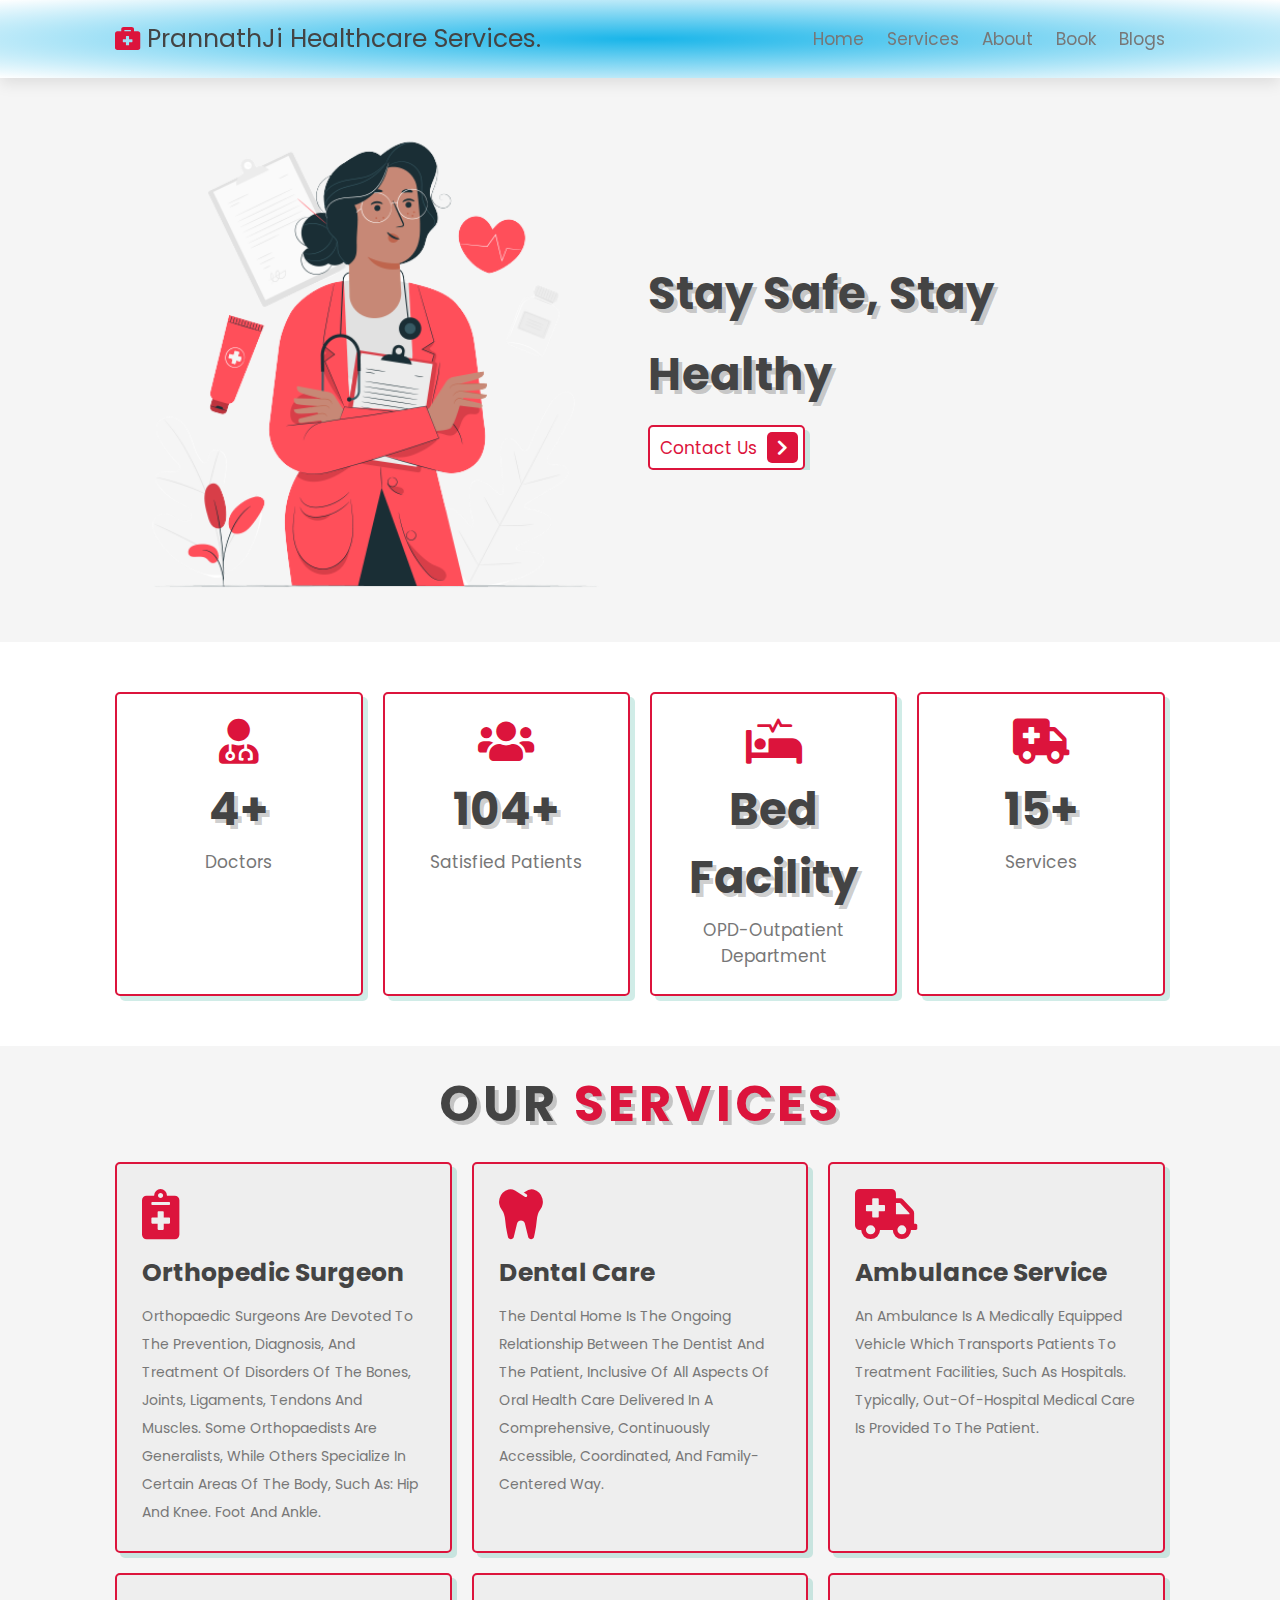
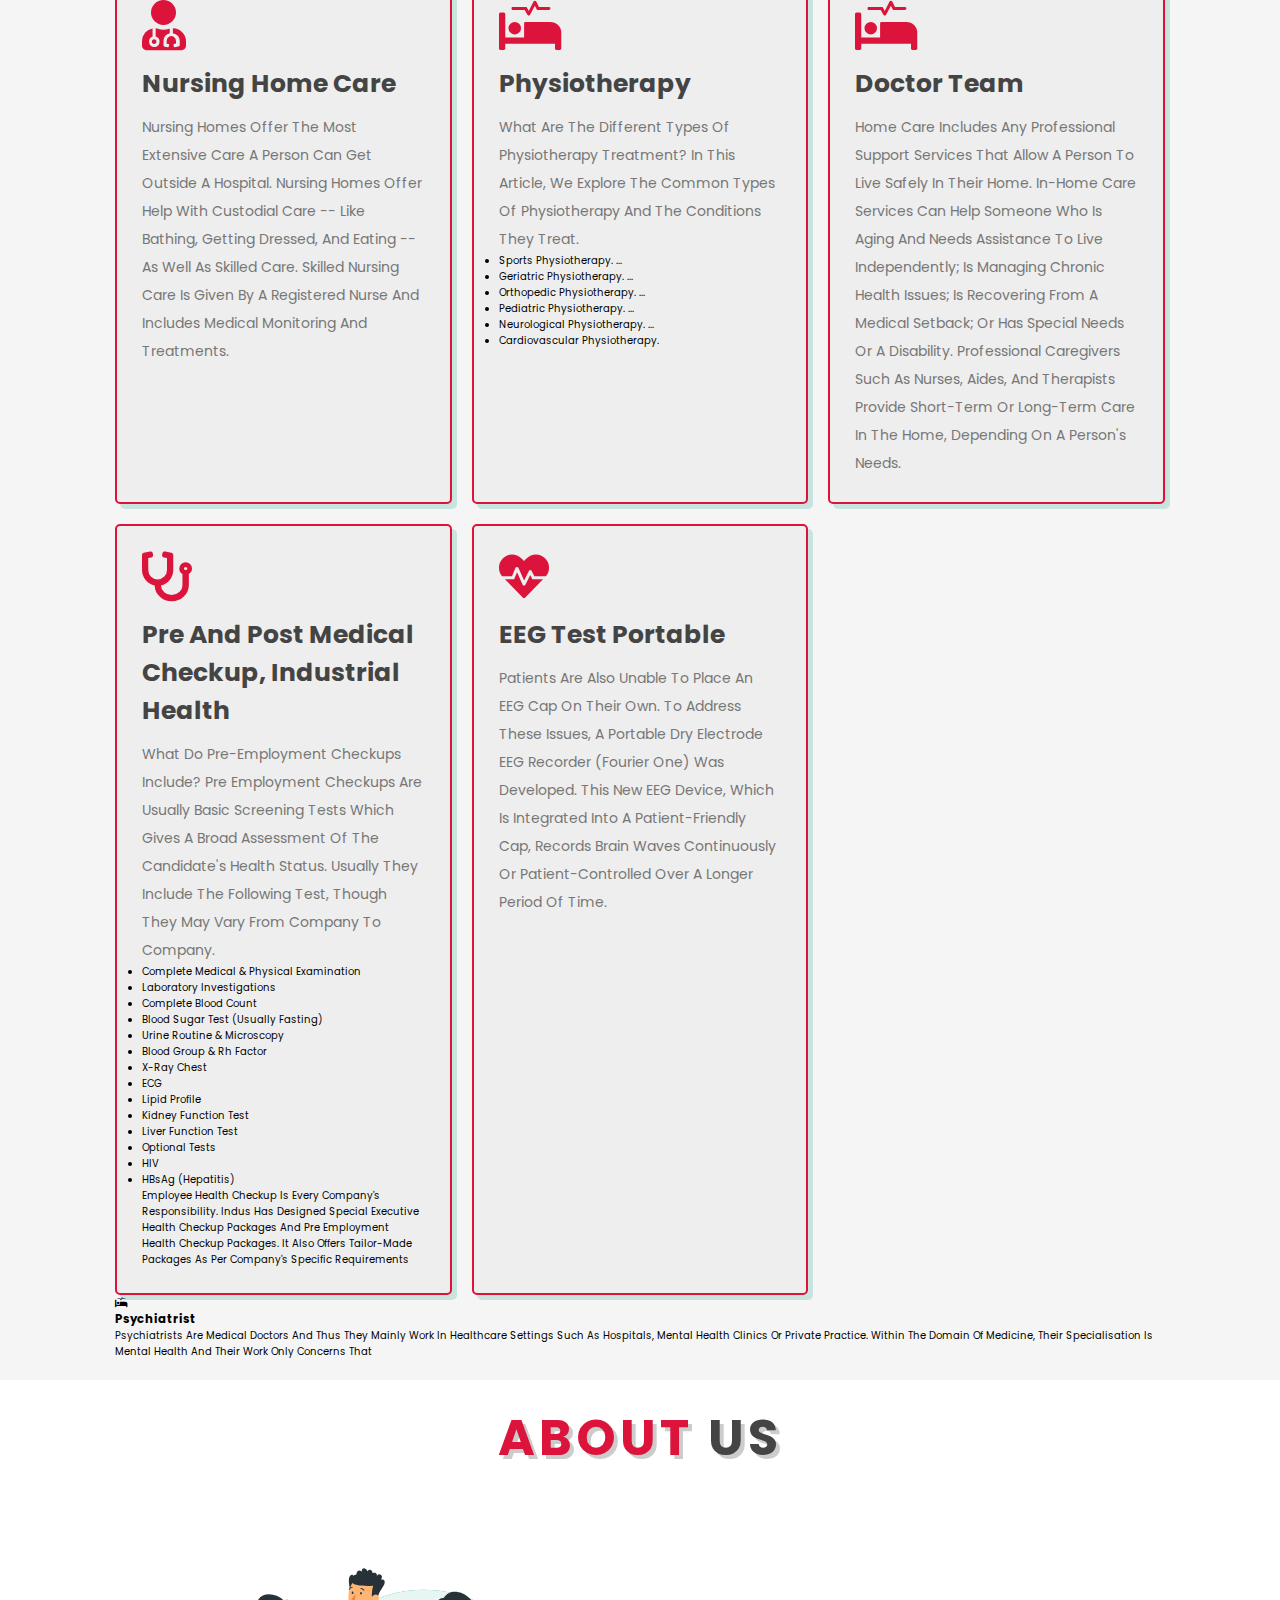
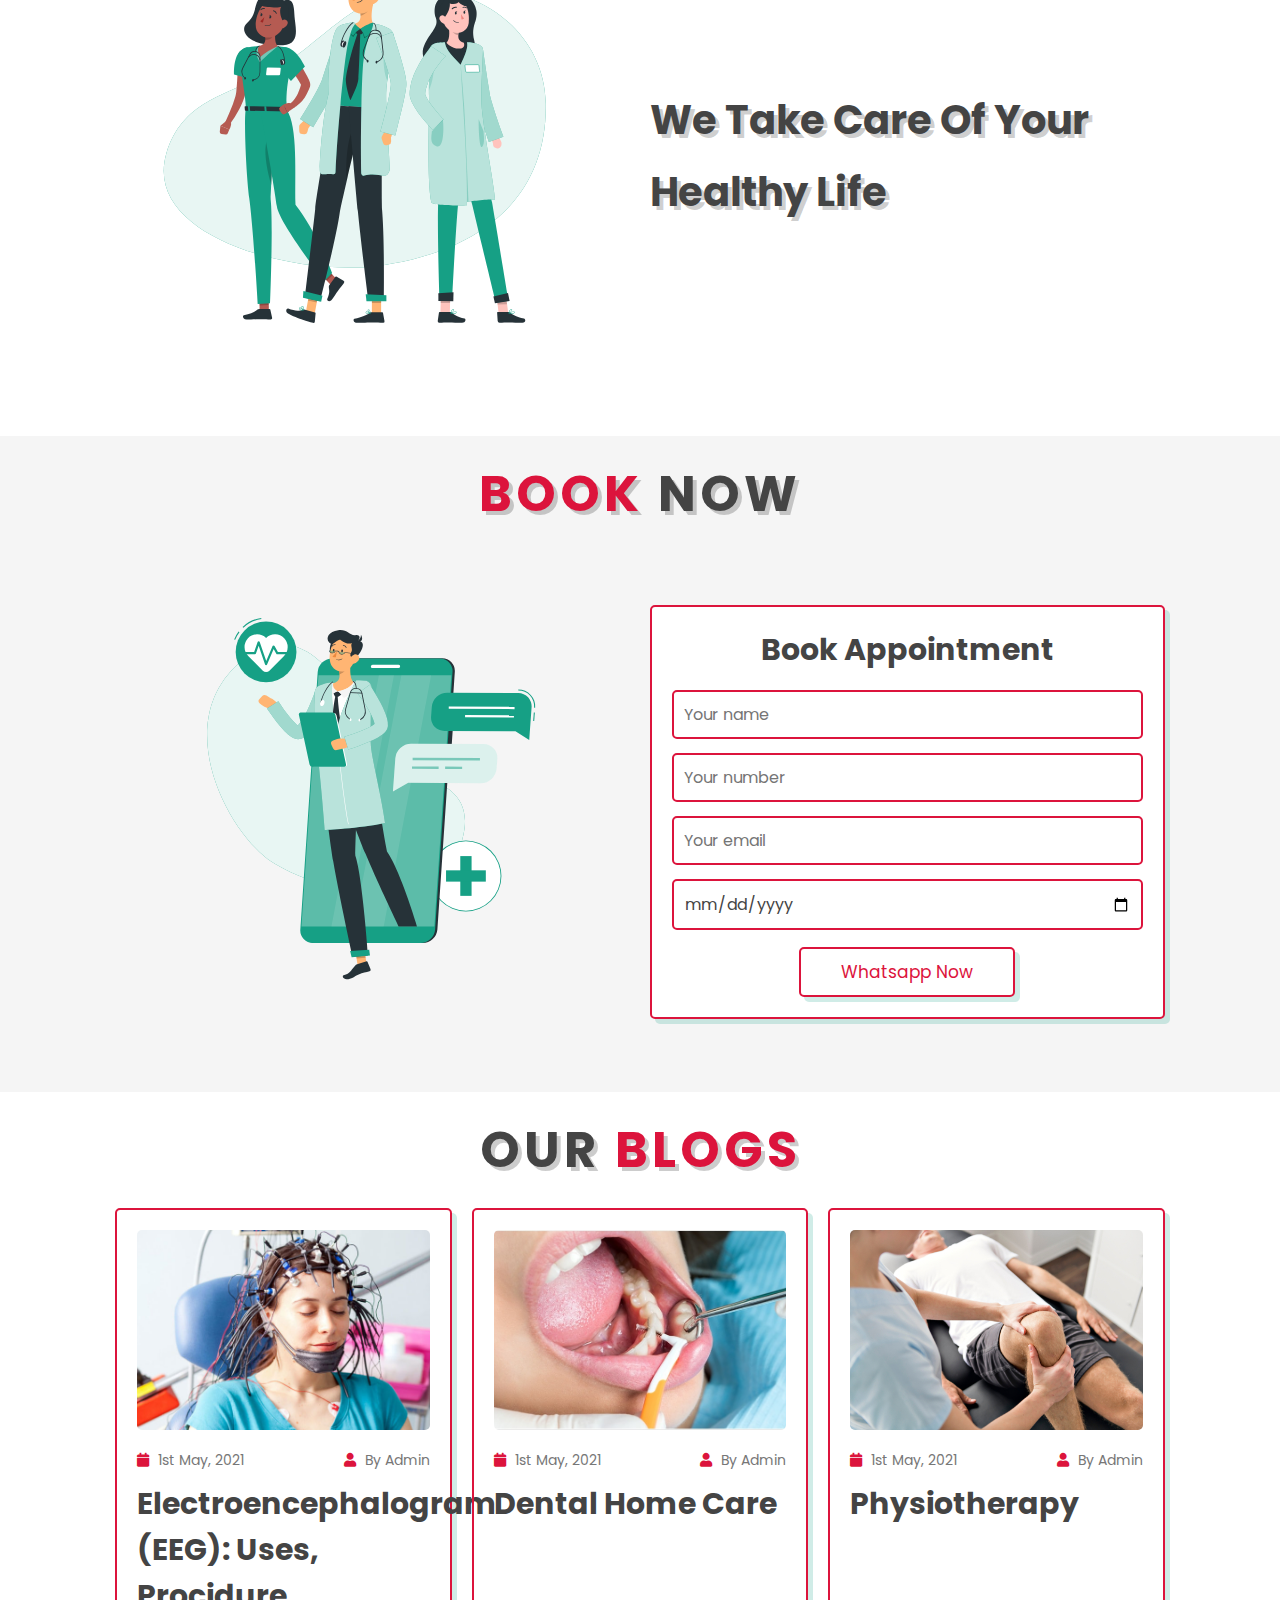
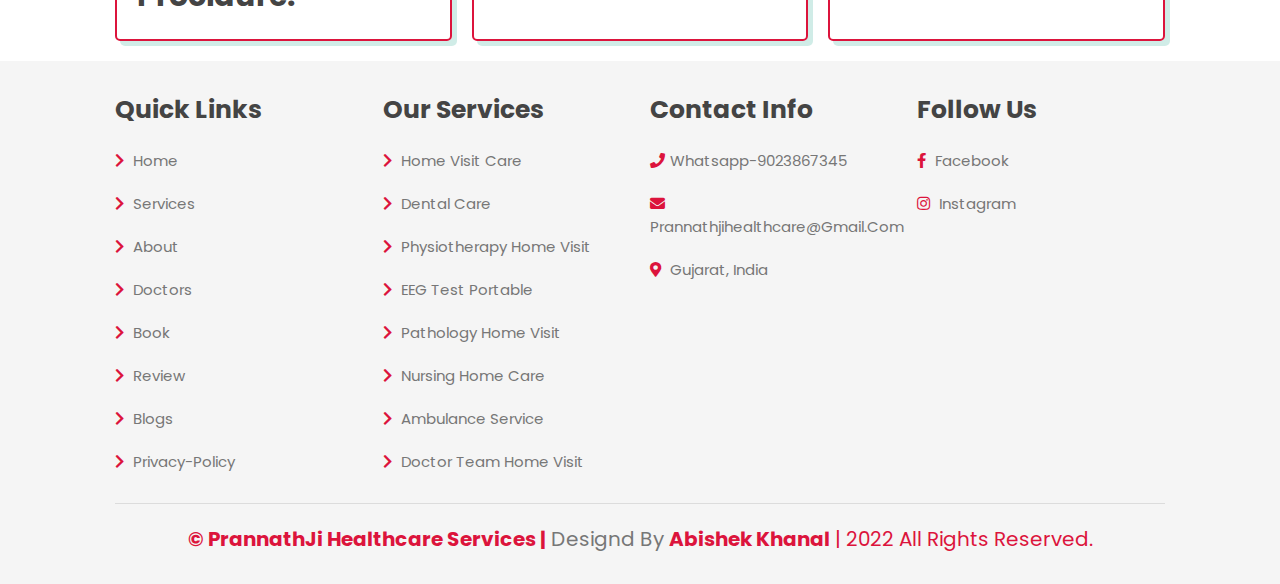
==== index.html @ 9dbc72b2 "Update index.html" ====
<!--Created by Abishek Khanal-->
<!DOCTYPE html>
<html lang="en">
<head>
    <meta charset="UTF-8">
    <meta http-equiv="X-UA-Compatible" content="IE=edge">
    <meta name="viewport" content="width=device-width, initial-scale=1.0">
    <title>HOME | PrannathJi Healthcare services</title>

    <!-- font awesome cdn link  -->
    <link rel="stylesheet" href="https://cdnjs.cloudflare.com/ajax/libs/font-awesome/5.15.4/css/all.min.css">

    <!-- custom css file link  -->
    <link rel="stylesheet" href="css/style.css">

</head>
<body>
    
<!-- header section starts  -->

<header class="header">
    
    <a href="#" class="logo"> <i class="fas fa-briefcase-medical"></i> prannathJi healthcare services. </a>

    <nav class="navbar">
        <a href="#home">home</a>
        <a href="#services">services</a>
        <a href="#about">about</a>
       <!---- <a href="#doctors">doctors</a>-->
        <a href="#book">book</a>
        <!--<a href="#review">review</a>-->
        <a href="#blogs">blogs</a>
    </nav>

    <div id="menu-btn" class="fas fa-bars"></div>

</header>

<!-- header section ends -->

<!-- home section starts  -->

<section class="home" id="home">

    <div class="image">
        <img src="image/home-img.jpg" alt="">
    </div>

    <div class="content">
        <h3>stay safe, stay healthy</h3>
       <!----<p>Lorem ipsum dolor sit amet consectetur adipisicing elit. Rem sed autem vero? Magnam, est laboriosam!</p>--->
        <a href="https://wa.link/vioztu"  class="btn"> contact us <span class="fas fa-chevron-right"></span> </a>
    </div>

</section>

<!-- home section ends -->

<!-- icons section starts  -->

<section class="icons-container">

    <div class="icons">
        <i class="fas fa-user-md"></i>
        <h3>4+</h3>
        <p>doctors</p>
    </div>

    <div class="icons">
        <i class="fas fa-users"></i>
        <h3>104+</h3>
        <p>satisfied patients</p>
    </div>

    <div class="icons">
        <i class="fas fa-procedures"></i>
        <h3>bed facility</h3>
        <p>OPD-Outpatient Department</p>
    </div>

    

    <div class="icons">
        <i class="fas fa-ambulance"></i>
        <h3>15+</h3>
        <p>services</p>
    </div>

</section>

<!-- icons section ends -->

<!-- services section starts  -->

<section class="services" id="services">

    <h1 class="heading"> our <span>services</span> </h1>

    <div class="box-container">

        <div class="box">
            <i class="fas fa-notes-medical"></i>
            <h3>orthopedic surgeon </h3>
            <p>Orthopaedic surgeons are devoted to the prevention, diagnosis, and treatment of disorders of the bones, joints, ligaments, tendons and muscles. Some orthopaedists are generalists, while others specialize in certain areas of the body, such as: Hip and knee. Foot and ankle. </p>
            <!--a href="#" class="btn"> learn more <span class="fas fa-chevron-right"></span> </a>-->
        </div>
        
        <div class="box">
            <i class="fas fa-tooth"></i>
            <h3>dental care</h3>
            <p>The dental home is the ongoing relationship between the dentist and the patient, inclusive of all aspects of oral health care delivered in a comprehensive, continuously accessible, coordinated, and family-centered way. </p>
       <!-- <a href="#" class="btn"> learn more <span class="fas fa-chevron-right"></span> </a>-->
        </div>

        <div class="box">
            <i class="fas fa-ambulance"></i>
            <h3>ambulance service</h3>
            <p>An ambulance is a medically equipped vehicle which transports patients to treatment facilities, such as hospitals. Typically, out-of-hospital medical care is provided to the patient.</p>
            
         
       <!-- <a href="#" class="btn"> learn more <span class="fas fa-chevron-right"></span> </a>-->
        </div>
       
        <div class="box">
            <i class="fas fa-user-md"></i>
            <h3> nursing Home care</h3>
            <p>Nursing homes offer the most extensive care a person can get outside a hospital. Nursing homes offer help with custodial care -- like bathing, getting dressed, and eating -- as well as skilled care. Skilled nursing care is given by a registered nurse and includes medical monitoring and treatments.</p>
            
       <!--  <a href="#" class="btn"> learn more <span class="fas fa-chevron-right"></span> </a>-->
        </div>

       

    

        <div class="box">
            <i class="fas fa-procedures"></i>
            <h3>physiotherapy</h3>
            <p>What are the different types of physiotherapy treatment?
In this article, we explore the common types of physiotherapy and the conditions they treat.
                <li>Sports Physiotherapy. ...</li>
<li>Geriatric Physiotherapy. ...</li>
<li>Orthopedic Physiotherapy. ...</li>
<li>Pediatric Physiotherapy. ...</li>
<li>Neurological Physiotherapy. ...</li>
<li>Cardiovascular Physiotherapy.</li></p>
         <!-- <a href="#" class="btn"> learn more <span class="fas fa-chevron-right"></span> </a>-->
        </div>

        <div class="box">
            <i class="fas fa-procedures"></i>
            <h3>doctor team</h3>
            <p>Home care includes any professional support services that allow a person to live safely in their home. In-home care services can help someone who is aging and needs assistance to live independently; is managing chronic health issues; is recovering from a medical setback; or has special needs or a disability. Professional caregivers such as nurses, aides, and therapists provide short-term or long-term care in the home, depending on a person's needs.</p>
         <!-- <a href="#" class="btn"> learn more <span class="fas fa-chevron-right"></span> </a>-->
        </div>
        
        <div class="box">
            <i class="fas fa-stethoscope"></i>
            <h3>pre and post medical checkup, industrial health</h3>
            <p>What do pre-employment checkups include?
Pre employment checkups are usually basic screening tests which gives a broad assessment of the candidate's health status.

Usually they include the following test, though they may vary from company to company.

                <li>Complete Medical & Physical Examination</li>
<li>Laboratory Investigations</li>
<li>Complete Blood Count</li>
<li>Blood Sugar Test (usually fasting)</li>
<li>Urine Routine & Microscopy</li>
<li>Blood Group & Rh Factor</li>
<li>X-Ray Chest</li>
<li>ECG</li>
<li>Lipid Profile</li>
<li>Kidney function test</li>
<li>Liver function test</li>
<li>Optional tests</li>
<li>HIV</li>
<li>HBsAg (Hepatitis)</li>
Employee health checkup is every company's responsibility. Indus has designed special executive health checkup packages and pre employment health checkup packages.

It also offers tailor-made packages as per company's specific requirements</p>
         <!-- <a href="#" class="btn"> learn more <span class="fas fa-chevron-right"></span> </a>-->
        </div>

        <div class="box">
            <i class="fas fa-heartbeat"></i>
            <h3>EEG test portable</h3>
            <p>Patients are also unable to place an EEG cap on their own. To address these issues, a portable dry electrode EEG recorder (Fourier One) was developed. This new EEG device, which is integrated into a patient-friendly cap, records brain waves continuously or patient-controlled over a longer period of time.</p>
           <!--<a href="#" class="btn"> learn more <span class="fas fa-chevron-right"></span> </a>-->
        </div>

    </div>
    
    
      <div class="box">
            <i class="fas fa-procedures"></i>
            <h3>psychiatrist</h3>
            <p>Psychiatrists are medical doctors and thus they mainly work in healthcare settings such as hospitals, mental health clinics or private practice. Within the domain of medicine, their specialisation is mental health and their work only concerns that</p>
         <!-- <a href="#" class="btn"> learn more <span class="fas fa-chevron-right"></span> </a>-->
        </div>

</section>

<!-- services section ends -->

<!-- about section starts  -->

<section class="about" id="about">

    <h1 class="heading"> <span>about</span> us </h1>

    <div class="row">

        <div class="image">
            <img src="image/about-img.svg" alt="">
        </div>

        <div class="content">
            <h3>we take care of your healthy life</h3>
           <!-- <p>Lorem ipsum dolor sit amet consectetur, adipisicing elit. Iure ducimus, quod ex cupiditate ullam in assumenda maiores et culpa odit tempora ipsam qui, quisquam quis facere iste fuga, minus nesciunt.</p>
            <p>Lorem ipsum dolor, sit amet consectetur adipisicing elit. Natus vero ipsam laborum porro voluptates voluptatibus a nihil temporibus deserunt vel?</p>-->
           <!-- <a href="#" class="btn"> learn more <span class="fas fa-chevron-right"></span> </a>-->
        </div>

    </div>

</section>

<!-- about section ends -->

<!-- doctors section starts  

<section class="doctors" id="doctors">

    <h1 class="heading"> our <span>doctors</span> </h1>

    <div class="box-container">

        <div class="box">
            <img src="image/doc-1.jpg" alt="">
            <h3>john deo</h3>
            <span>expert doctor</span>
            <div class="share">
                <a onclick="yes()" class="fab fa-facebook-f"></a>
                <a href="#" class="fab fa-twitter"></a>
                <a href="#" class="fab fa-instagram"></a>
                <a href="#" class="fab fa-linkedin"></a>
            </div>
        </div>
        <script>
            function yes(){
                confirm("Account Not Found!");
            }

            function con() {
    var answer = confirm("Do you want to leave this page?")
    if (answer){

        alert("bye");
    }
    else{
        window.location = "https://abishekkhanal.github.io/";
    }
}
        </script>
        <div class="box">
            <img src="image/doc-2.jpg" alt="">
            <h3>john deo</h3>
            <span>expert doctor</span>
            <div class="share">
                <a href="#" class="fab fa-facebook-f"></a>
                <a href="#" class="fab fa-twitter"></a>
                <a href="#" class="fab fa-instagram"></a>
                <a href="#" class="fab fa-linkedin"></a>
            </div>
        </div>

        <div class="box">
            <img src="image/doc-3.jpg" alt="">
            <h3>john deo</h3>
            <span>expert doctor</span>
            <div class="share">
                <a href="#" class="fab fa-facebook-f"></a>
                <a href="#" class="fab fa-twitter"></a>
                <a href="#" class="fab fa-instagram"></a>
                <a href="#" class="fab fa-linkedin"></a>
            </div>
        </div>

        <div class="box">
            <img src="image/doc-4.jpg" alt="">
            <h3>john deo</h3>
            <span>expert doctor</span>
            <div class="share">
                <a href="#" class="fab fa-facebook-f"></a>
                <a href="#" class="fab fa-twitter"></a>
                <a href="#" class="fab fa-instagram"></a>
                <a href="#" class="fab fa-linkedin"></a>
            </div>
        </div>

        <div class="box">
            <img src="image/doc-5.jpg" alt="">
            <h3>john deo</h3>
            <span>expert doctor</span>
            <div class="share">
                <a href="#" class="fab fa-facebook-f"></a>
                <a href="#" class="fab fa-twitter"></a>
                <a href="#" class="fab fa-instagram"></a>
                <a href="#" class="fab fa-linkedin"></a>
            </div>
        </div>

        <div class="box">
            <img src="image/doc-6.jpg" alt="">
            <h3>john deo</h3>
            <span>expert doctor</span>
            <div class="share">
                <a href="#" class="fab fa-facebook-f"></a>
                <a href="#" class="fab fa-twitter"></a>
                <a href="#" class="fab fa-instagram"></a>
                <a href="#" class="fab fa-linkedin"></a>
            </div>
        </div>

    </div>

</section>

<!-- doctors section ends -->

<!-- booking section starts   -->

<section class="book" id="book">

    <h1 class="heading"> <span>book</span> now </h1>    

    <div class="row">

        <div class="image">
            <img src="image/book-img.svg" alt="">
        </div>

        <form action="https://wa.link/wpx160">
            <h3>book appointment</h3>
            <input type="text" placeholder="Your name" class="box">
            <input type="number" placeholder="Your number" class="box">
            <input type="email" placeholder="Your email" class="box">
            <input type="date" class="box">
            <a href="https://wa.link/wrlqx4" button class="btn"  value="whatsapp now" whatsapp now >whatsapp now</a></button>
            <!--input type="submit" value="Submit now" class="btn"-->
            
        </form>

    </div>

</section>

<!-- booking section ends -->

<!-- review section starts  -->

<!--<section class="review" id="review">
    
    <h1 class="heading"> client's <span>review</span> </h1>

    <div class="box-container">

        <div class="box">
            <img src="image/pic-1.png" alt="">
            <h3>Abishek Khanal</h3>
            <div class="stars">
                
                <i class="fas fa-star"></i>
                <i class="fas fa-star"></i>
                <i class="fas fa-star"></i>
                <i class="fas fa-star"></i>
                <i class="fas fa-star-half-alt"></i>
            </div>
            <p class="text">special thanks to Dr. arvind parmar for all the help, he was extremely energetic and helped throughout the process. such people bring good name to the institution and should be cherished by the management. God bless him.</p>
        </div>

        <div class="box">
            <img src="image/pic-2.png" alt="">
            <h3>hemraj regmi</h3>
            <div class="stars">
                <i class="fas fa-star"></i>
                <i class="fas fa-star"></i>
                <i class="fas fa-star"></i>
                <i class="fas fa-star"></i>
                <i class="fas fa-star-half-alt"></i>
            </div>
            <p class="text">it was good being in the healthcare. the services they have provided has excellent. surroundings and atmosphere around the healthcare was good.</p>
        </div>

        <div class="box">
            <img src="image/pic-3.png" alt="">
            <h3>suraksha adhikari</h3>
            <div class="stars">
                <i class="fas fa-star"></i>
                <i class="fas fa-star"></i>
                <i class="fas fa-star"></i>
                <i class="fas fa-star"></i>
                <i class="fas fa-star-half-alt"></i>
            </div>
            <p class="text">very well experienced and managed doctors at service for patients. place s neat and clean. good housekeeping. very helpful and pleasent reception. god bless the staff.</p>
        </div>

    </div>

</section>

<!-- review section ends -->


<!-- blogs section starts  -->

<section class="blogs" id="blogs">

    <h1 class="heading"> our <span>blogs</span> </h1>

    <div class="box-container">

        <div class="box">
            <div class="image">
                <img src="image/blog-1.jpg" alt="">
            </div>
            <div class="content">
                <div class="icon">
                    <a href="#"> <i class="fas fa-calendar"></i> 1st may, 2021 </a>
                    <a href="#"> <i class="fas fa-user"></i> by admin </a>
                </div>
                <h3>Electroencephalogram (EEG): uses, procidure.</h3>
                <!--Lorem ipsum, dolor sit amet consectetur adipisicing elit. Provident, eius.</p>-->
                 <!-- <a href="#" class="btn"> learn more <span class="fas fa-chevron-right"></span> </a>-->
            </div>
        </div>

        <div class="box">
            <div class="image">
                <img src="image/blog-2.jpg" alt="">
            </div>
            <div class="content">
                <div class="icon">
                    <a href="#"> <i class="fas fa-calendar"></i> 1st may, 2021 </a>
                    <a href="#"> <i class="fas fa-user"></i> by admin </a>
                </div>
                <h3>Dental home care</h3>
                 <!--Lorem ipsum, dolor sit amet consectetur adipisicing elit. Provident, eius.</p>-->
                  <!-- <a href="#" class="btn"> learn more <span class="fas fa-chevron-right"></span> </a>-->
            </div>
        </div>

        <div class="box">
            <div class="image">
                <img src="image/blog-3.jpg" alt="">
            </div>
            <div class="content">
                <div class="icon">
                    <a href="#"> <i class="fas fa-calendar"></i> 1st may, 2021 </a>
                    <a href="#"> <i class="fas fa-user"></i> by admin </a>
                </div>
                <h3>physiotherapy</h3>
                <!--Lorem ipsum, dolor sit amet consectetur adipisicing elit. Provident, eius.</p>-->
                 <!-- <a href="#" class="btn"> learn more <span class="fas fa-chevron-right"></span> </a>-->
            </div>
        </div>

    </div>

</section>

<!-- blogs section ends -->

<!-- footer section starts  -->

<section class="footer">

    <div class="box-container">

        <div class="box">
            <h3>quick links</h3>
            <a href="#"> <i class="fas fa-chevron-right"></i> home </a>
            <a href="#"> <i class="fas fa-chevron-right"></i> services </a>
            <a href="#"> <i class="fas fa-chevron-right"></i> about </a>
           <!----> <a href="#"> <i class="fas fa-chevron-right"></i> doctors </a>
            <a href="#"> <i class="fas fa-chevron-right"></i> book </a>
            <a href="#"> <i class="fas fa-chevron-right"></i> review </a>
            <a href="#"> <i class="fas fa-chevron-right"></i> blogs </a>
            <a href="privacy.html"> <i class="fas fa-chevron-right"></i> privacy-policy </a>
        </div>

        <div class="box">
            <h3>our services</h3>
            <a href="homevisit.html"> <i class="fas fa-chevron-right"></i> home visit care </a>
            <a href="dental.html"> <i class="fas fa-chevron-right"></i> dental care </a>
            <a href="physiotherapy.html"> <i class="fas fa-chevron-right"></i> physiotherapy home visit </a>
            <a href="eeg.html"> <i class="fas fa-chevron-right"></i> EEG test portable </a>
            <a href="pathology.html"> <i class="fas fa-chevron-right"></i> pathology home visit </a>
            <a href="nursing.html"> <i class="fas fa-chevron-right"></i> nursing home care </a> 
            <a href="ambulance.html"> <i class="fas fa-chevron-right"></i> ambulance service </a>
            <a href="doctor.html"> <i class="fas fa-chevron-right"></i> doctor team home visit </a>
        </div>

        <div class="box">
            <h3>contact info</h3>
            <a href="#"> <i class="fas fa-phone"></i>Whatsapp-9023867345 </a>
            <a href="#"> <i class="fas fa-envelope"></i> prannathjihealthcare@gmail.com </a>
            <a href="#"> <i class="fas fa-map-marker-alt"></i> gujarat, india </a>
        </div>

        <div class="box">
            <h3>follow us</h3>
            <a href="https://www.facebook.com/profile.php?id=100083583918286"> <i class="fab fa-facebook-f"></i> facebook </a>
            
           
            <a href="https://www.instagram.com/prannathjihealthcarevapi/"> <i class="fab fa-instagram"></i> instagram </a>
            
            
        </div>

    </div>

    <div class="credit"> <a href="#" style="color: crimson;" > <b>© PrannathJi Healthcare services |</b></a>  Designd by <span> <a target="new" href="https://abishekkhanal.github.io/" style="color: crimson;" "> <b>Abishek Khanal</b></a> | <span "></span> 2022 All rights reserved.</span>

</section>

<!-- footer section ends -->



<!-- custom js file link  -->
<script src="js/script.js"></script>

</body>
</html>
---- css/style.css ----
@import url('https://fonts.googleapis.com/css2?family=Poppins:wght@100;200;300;400;500;600;700&display=swap');

:root{
    --green:crimson;
    --black:#444;
    --light-color:#777;
    --box-shadow:.5rem .5rem 0 rgba(22, 160, 133, .2);
    --text-shadow:.4rem .4rem 0 rgba(0, 0, 0, .2);
    --border:.2rem solid var(--green);
}

*{
    font-family: 'Poppins', sans-serif;
    margin:0; padding: 0;
    box-sizing: border-box;
    outline: none; border: none;
    text-transform: capitalize;
    transition: all .2s ease-out;
    text-decoration: none;
}

html{
    font-size: 62.5%;
    overflow-x: hidden;
    scroll-padding-top: 7rem;
    scroll-behavior: smooth;
}

section{
    padding:2rem 9%;
}

section:nth-child(even){
    background: #f5f5f5;
}

.heading{
    text-align: center;
    padding-bottom: 2rem;
    text-shadow: var(--text-shadow);
    text-transform: uppercase;
    color:var(--black);
    font-size: 5rem;
    letter-spacing: .4rem;
}

.heading span{
    text-transform: uppercase;
    color:var(--green);
}

.btn{
    display: inline-block;
    margin-top: 1rem;
    padding: .5rem;
    padding-left: 1rem;
    border:var(--border);
    border-radius: .5rem;
    box-shadow: var(--box-shadow);
    color:var(--green);
    cursor: pointer;
    font-size: 1.7rem;
    background: #fff;
}

.btn span{
    padding:.7rem 1rem;
    border-radius: .5rem;
    background: var(--green);
    color:#fff;
    margin-left: .5rem;
}

.btn:hover{
    background: var(--green);
    color:#fff;
}

.btn:hover span{
    color: var(--green);
    background:#fff;
    margin-left: 1rem;
}

.header{
    padding:2rem 9%;
    position: fixed;
    top:0; left: 0; right: 0;
    z-index: 1000;
    box-shadow: 0 .5rem 1.5rem rgba(0, 0, 0, .1);
    display: flex;
    align-items: center;
    justify-content: space-between;
    background-image:radial-gradient(rgb(25, 181, 233),#fff) ;
}

.header .logo{
    font-size: 2.5rem;
    color: var(--black);
}

.header .logo i{
    color: var(--green);
}

.header .navbar a{
    font-size: 1.7rem;
    color: var(--light-color);
    margin-left: 2rem;
}

.header .navbar a:hover{
    color: var(--green);
}

#menu-btn{
    font-size: 2.5rem;
    border-radius: .5rem;
    background: #eee;
    color:var(--green);
    padding: 1rem 1.5rem;
    cursor: pointer;
    display: none;
}

.home{
    display: flex;
    align-items: center;
    flex-wrap: wrap;
    gap:1.5rem;
    padding-top: 10rem;
}

.home .image{
    flex:1 1 45rem;
}

.home .image img{
    width: 100%;
}

.home .content{
    flex:1 1 45rem;
    overflow: hidden;
}

.home .content h3{
    font-size: 4.5rem;
    color:var(--black);
    line-height: 1.8;
    text-shadow: var(--text-shadow);
}

.home .content p{
    font-size: 1.7rem;
    color:var(--light-color);
    line-height: 1.8;
    padding: 1rem 0;
}

.icons-container{
    display: grid;
    gap:2rem;
    grid-template-columns: repeat(auto-fit, minmax(20rem, 1fr));
    padding-top: 5rem;
    padding-bottom: 5rem;
}

.icons-container .icons{
    border:var(--border);
    box-shadow: var(--box-shadow);
    border-radius: .5rem;
    text-align: center;
    padding: 2.5rem;
}

.icons-container .icons i{
    font-size: 4.5rem;
    color:var(--green);
    padding-bottom: .7rem;
}

.icons-container .icons h3{
    font-size: 4.5rem;
    color:var(--black);
    padding: .5rem 0;
    text-shadow: var(--text-shadow);
}

.icons-container .icons p{
    font-size: 1.7rem;
    color:var(--light-color);
}

.services .box-container{
    display: grid;
    grid-template-columns: repeat(auto-fit, minmax(27rem, 1fr));
    gap:2rem;
}
.box:hover {
    color: green;
    opacity: 0.3;
  }

  

.services .box-container .box{
    background:#eee;
    border-radius: .5rem;
    box-shadow: var(--box-shadow);
    border:var(--border);
    padding: 2.5rem;
}

.services .box-container .box i{
    color: var(--green);
    font-size: 5rem;
    padding-bottom: .5rem;
}

.services .box-container .box h3{
    color: var(--black);
    font-size: 2.5rem;
    padding:1rem 0;
}

.services .box-container .box p{
    color: var(--light-color);
    font-size: 1.4rem;
    line-height: 2;
}

.about .row{
    display: flex;
    align-items: center;
    flex-wrap: wrap;
    gap:2rem;
}

.about .row .image{
    flex:1 1 45rem;
}

.about .row .image img{
    width: 100%;
}

.about .row .content{
    flex:1 1 45rem;
}

.about .row .content h3{
    color: var(--black);
    text-shadow: var(--text-shadow);
    font-size: 4rem;
    line-height: 1.8;
}

.about .row .content p{
    color: var(--light-color);
    padding:1rem 0;
    font-size: 1.5rem;
    line-height: 1.8;
}

.doctors .box-container{
    display: grid;
    grid-template-columns: repeat(auto-fit, minmax(30rem, 1fr));
    gap:2rem;
}

.doctors .box-container .box{
    text-align: center;
    background:#fff;
    border-radius: .5rem;
    border:var(--border);
    box-shadow: var(--box-shadow);
    padding:2rem;
}

.doctors .box-container .box img{
    height: 20rem;
    border:var(--border);
    border-radius: .5rem;
    margin-top: 1rem;
    margin-bottom: 1rem;
}

.doctors .box-container .box h3{
    color:var(--black);
    font-size: 2.5rem;
}

.doctors .box-container .box span{
    color:var(--green);
    font-size: 1.5rem;
}

.doctors .box-container .box .share{
    padding-top: 2rem;
}

.doctors .box-container .box .share a{
    height: 5rem;
    width: 5rem;
    line-height: 4.5rem;
    font-size: 2rem;
    color:var(--green);
    border-radius: .5rem;
    border:var(--border);
    margin:.3rem;
}

.doctors .box-container .box .share a:hover{
    background:var(--green);
    color:#fff;
    box-shadow: var(--box-shadow);
}

.book .row{
    display: flex;
    align-items: center;
    flex-wrap: wrap;
    gap:2rem;
}
 
.book .row .image{
    flex:1 1 45rem;
}

.book .row .image img{
    width: 100%;
}

.book .row form{
    flex:1 1 45rem;
    background: #fff;
    border:var(--border);
    box-shadow: var(--box-shadow);
    text-align: center;
    padding: 2rem;
    border-radius: .5rem;
}

.book .row form h3{
    color:var(--black);
    padding-bottom: 1rem;
    font-size: 3rem;
}

.book .row form .box{
    width: 100%;
    margin:.7rem 0;
    border-radius: .5rem;
    border:var(--border);
    font-size: 1.6rem;
    color: var(--black);
    text-transform: none;
    padding: 1rem;
}

.book .row form .btn{
    padding:1rem 4rem;
}

.review .box-container{
    display: grid;
    grid-template-columns: repeat(auto-fit, minmax(27rem, 1fr));
    gap:2rem;
}

.review .box-container .box{
    border:var(--border);
    box-shadow: var(--box-shadow);
    border-radius: .5rem;
    padding:2.5rem;
    background: #fff;
    text-align: center;
    position: relative;
    overflow: hidden;
    z-index: 0;
}

.review .box-container .box img{
    height: 10rem;
    width: 10rem;
    border-radius: 50%;
    object-fit: cover;
    border:.5rem solid #fff;
}

.review .box-container .box h3{
    color:#fff;
    font-size: 2.2rem;
    padding:.5rem 0;
}

.review .box-container .box .stars i{
    color:#fff;
    font-size: 1.5rem;
}

.review .box-container .box .text{
    color:var(--light-color);
    line-height: 1.8;
    font-size: 1.6rem;
    padding-top: 4rem;
}

.review .box-container .box::before{
    content: '';
    position: absolute;
    top:-4rem; left: 50%;
    transform:translateX(-50%);
    background-image: radial-gradient(#cc2b5e, #753a88 ,#ee9ca7,pink,crimson,skyblue);
    border-bottom-left-radius: 50%;
    border-bottom-right-radius: 50%;
    height: 25rem;
    width: 120%;
    z-index: -1;
}

.blogs .box-container{
    display: grid;
    grid-template-columns: repeat(auto-fit, minmax(30rem, 1fr));
    gap:2rem;
}

.blogs .box-container .box{
    border:var(--border);
    box-shadow: var(--box-shadow);
    border-radius: .5rem;
    padding: 2rem;
}

.blogs .box-container .box .image{
    height: 20rem;
    overflow:hidden;
    border-radius: .5rem;
}

.blogs .box-container .box .image img{
    height: 100%;
    width: 100%;
    object-fit: cover;
}

.blogs .box-container .box:hover .image img{
    transform:scale(1.2);
}

.blogs .box-container .box .content{
    padding-top: 1rem;
}

.blogs .box-container .box .content .icon{
    padding: 1rem 0;
    display: flex;
    align-items: center;
    justify-content: space-between;
}

.blogs .box-container .box .content .icon a{
    font-size: 1.4rem;
    color: var(--light-color);
}

.blogs .box-container .box .content .icon a:hover{
    color:var(--green);
}

.blogs .box-container .box .content .icon a i{
    padding-right: .5rem;
    color: var(--green);
}

.blogs .box-container .box .content h3{
    color:var(--black);
    font-size: 3rem;
}

.blogs .box-container .box .content p{
    color:var(--light-color);
    font-size: 1.5rem;
    line-height: 1.8;
    padding:1rem 0;
}

.footer .box-container{
    display: grid;
    grid-template-columns: repeat(auto-fit, minmax(22rem, 1fr));
    gap:2rem;
}

.footer .box-container .box h3{
    font-size: 2.5rem;
    color:var(--black);
    padding: 1rem 0;
}

.footer .box-container .box a{
    display: block;
    font-size: 1.5rem;
    color:var(--light-color);
    padding: 1rem 0;
}

.footer .box-container .box a i{
    padding-right: .5rem;
    color:var(--green);
}

.footer .box-container .box a:hover i{
    padding-right:2rem;
}

.footer .credit{
    padding: 1rem;
    padding-top: 2rem;
    margin-top: 2rem;
    text-align: center;
    font-size: 2rem;
    color:var(--light-color);
    border-top: .1rem solid rgba(0, 0, 0, .1);
}

.footer .credit span{
    color:var(--green);
}








/* media queries  */
@media (max-width:991px){

    html{
        font-size: 55%;
    }

    .header{
        padding: 2rem;
    }

    section{
        padding:2rem;
    }

}

@media (max-width:768px){

    #menu-btn{
        display: initial;
    }

    .header .navbar{
        position: absolute;
        top:115%; right: 2rem;
        border-radius: .5rem;
        box-shadow: var(--box-shadow);
        width: 30rem;
        border: var(--border);
        background: #fff;
        transform: scale(0);
        opacity: 0;
        transform-origin: top right;
        transition: none;
    }

    .header .navbar.active{
        transform: scale(1);
        opacity: 1;
        transition: .2s ease-out;
    }

    .header .navbar a{
        font-size: 2rem;
        display: block;
        margin:2.5rem;
    }

}

@media (max-width:450px){

    html{
        font-size: 50%;
    }

}
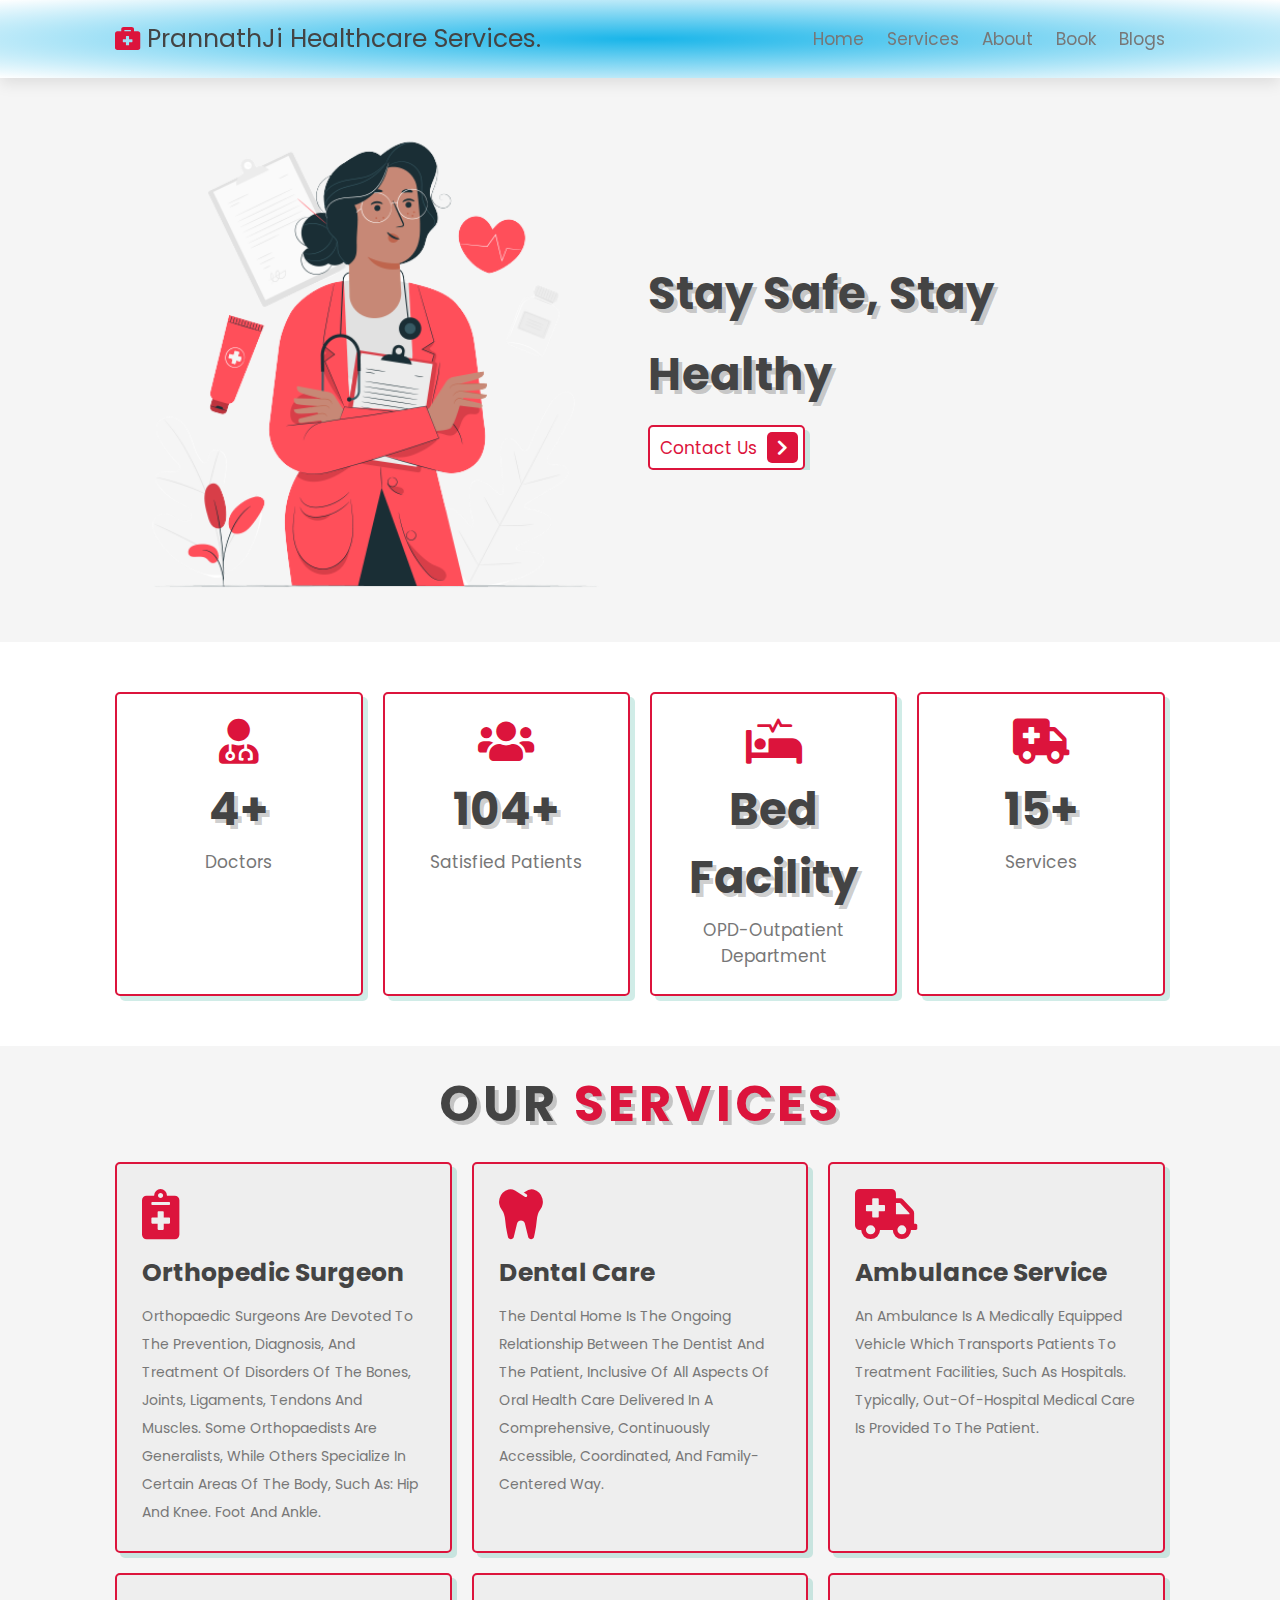
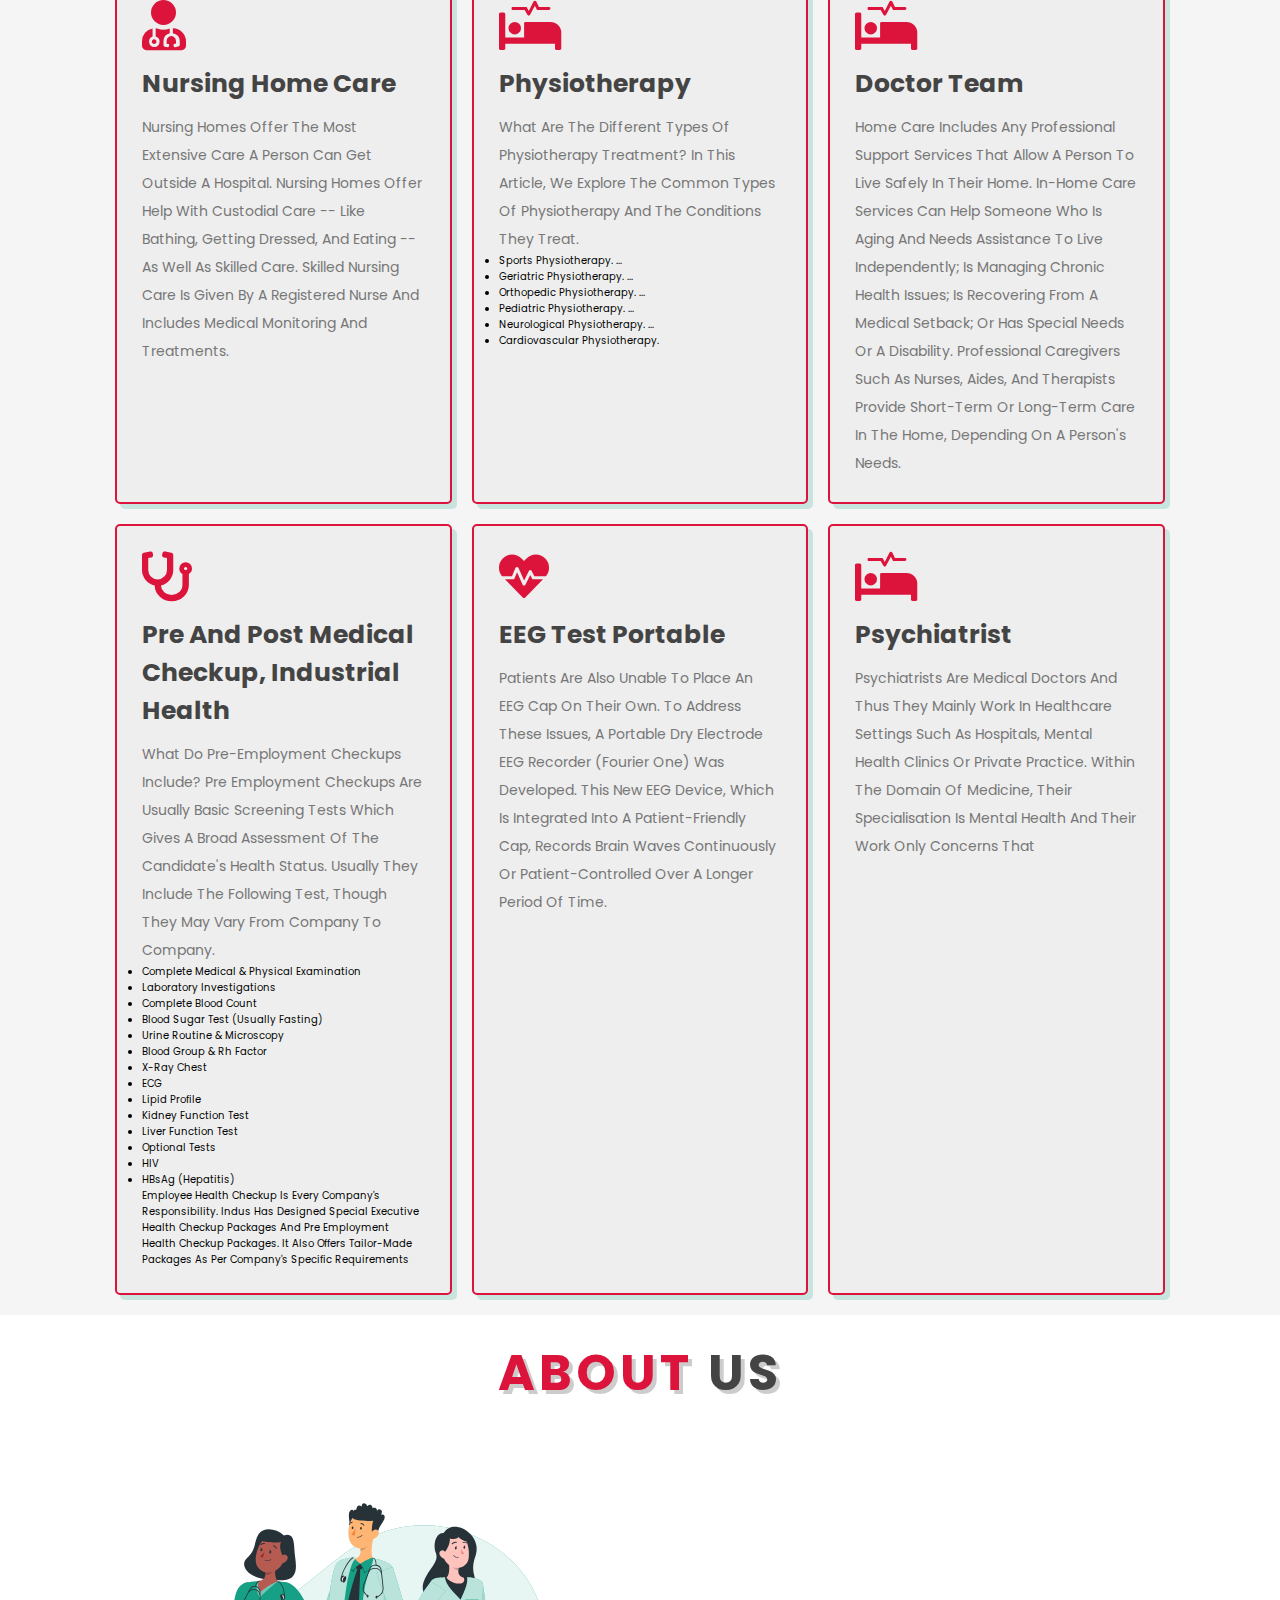
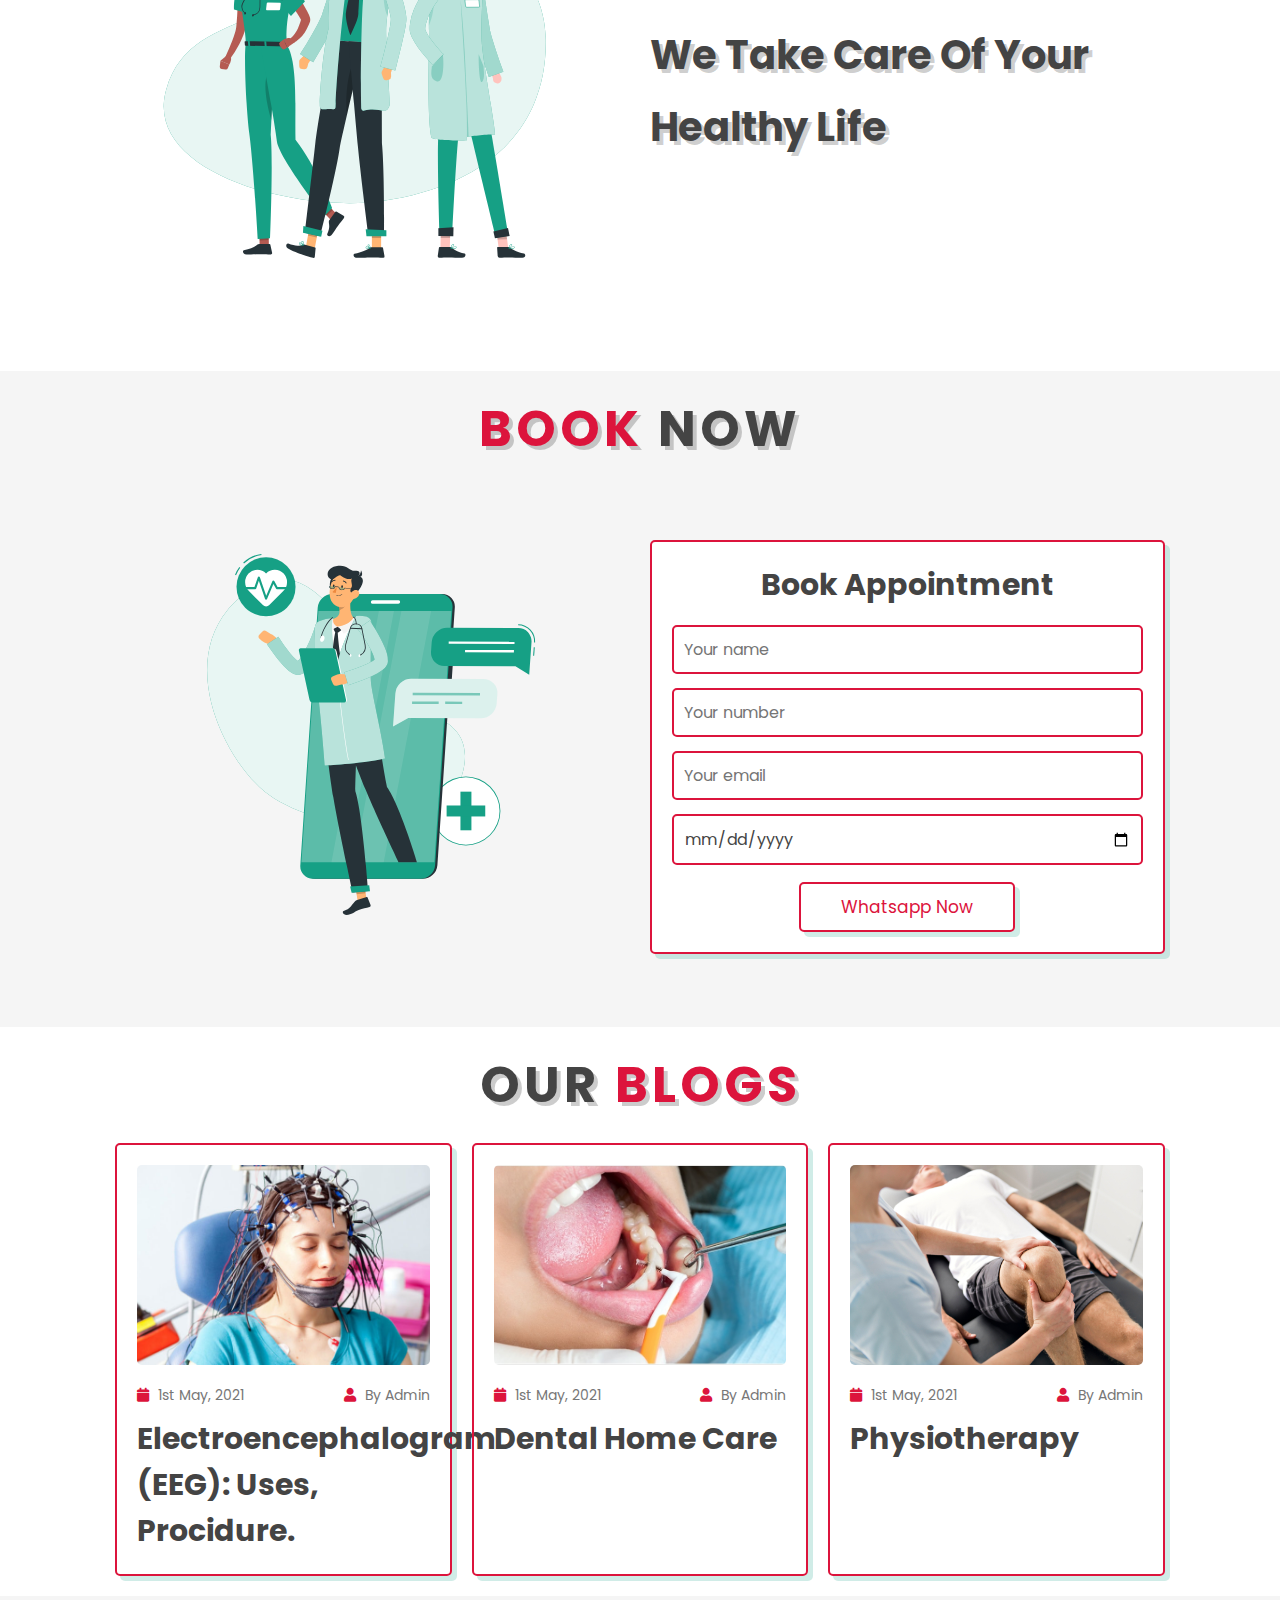
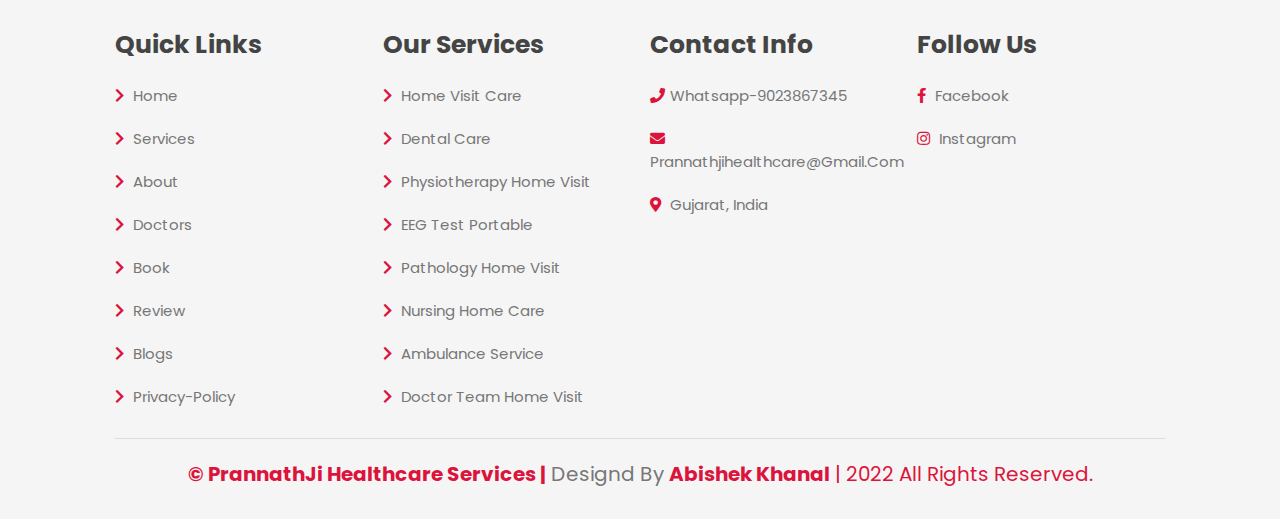
==== commit 64e16f61: "Update index.html" ====
--- a/index.html
+++ b/index.html
@@ -188,17 +188,19 @@
             <p>Patients are also unable to place an EEG cap on their own. To address these issues, a portable dry electrode EEG recorder (Fourier One) was developed. This new EEG device, which is integrated into a patient-friendly cap, records brain waves continuously or patient-controlled over a longer period of time.</p>
            <!--<a href="#" class="btn"> learn more <span class="fas fa-chevron-right"></span> </a>-->
         </div>
-
-    </div>
-    
-    
-      <div class="box">
+        
+          <div class="box">
             <i class="fas fa-procedures"></i>
             <h3>psychiatrist</h3>
             <p>Psychiatrists are medical doctors and thus they mainly work in healthcare settings such as hospitals, mental health clinics or private practice. Within the domain of medicine, their specialisation is mental health and their work only concerns that</p>
          <!-- <a href="#" class="btn"> learn more <span class="fas fa-chevron-right"></span> </a>-->
         </div>
 
+
+    </div>
+    
+    
+    
 </section>
 
 <!-- services section ends -->
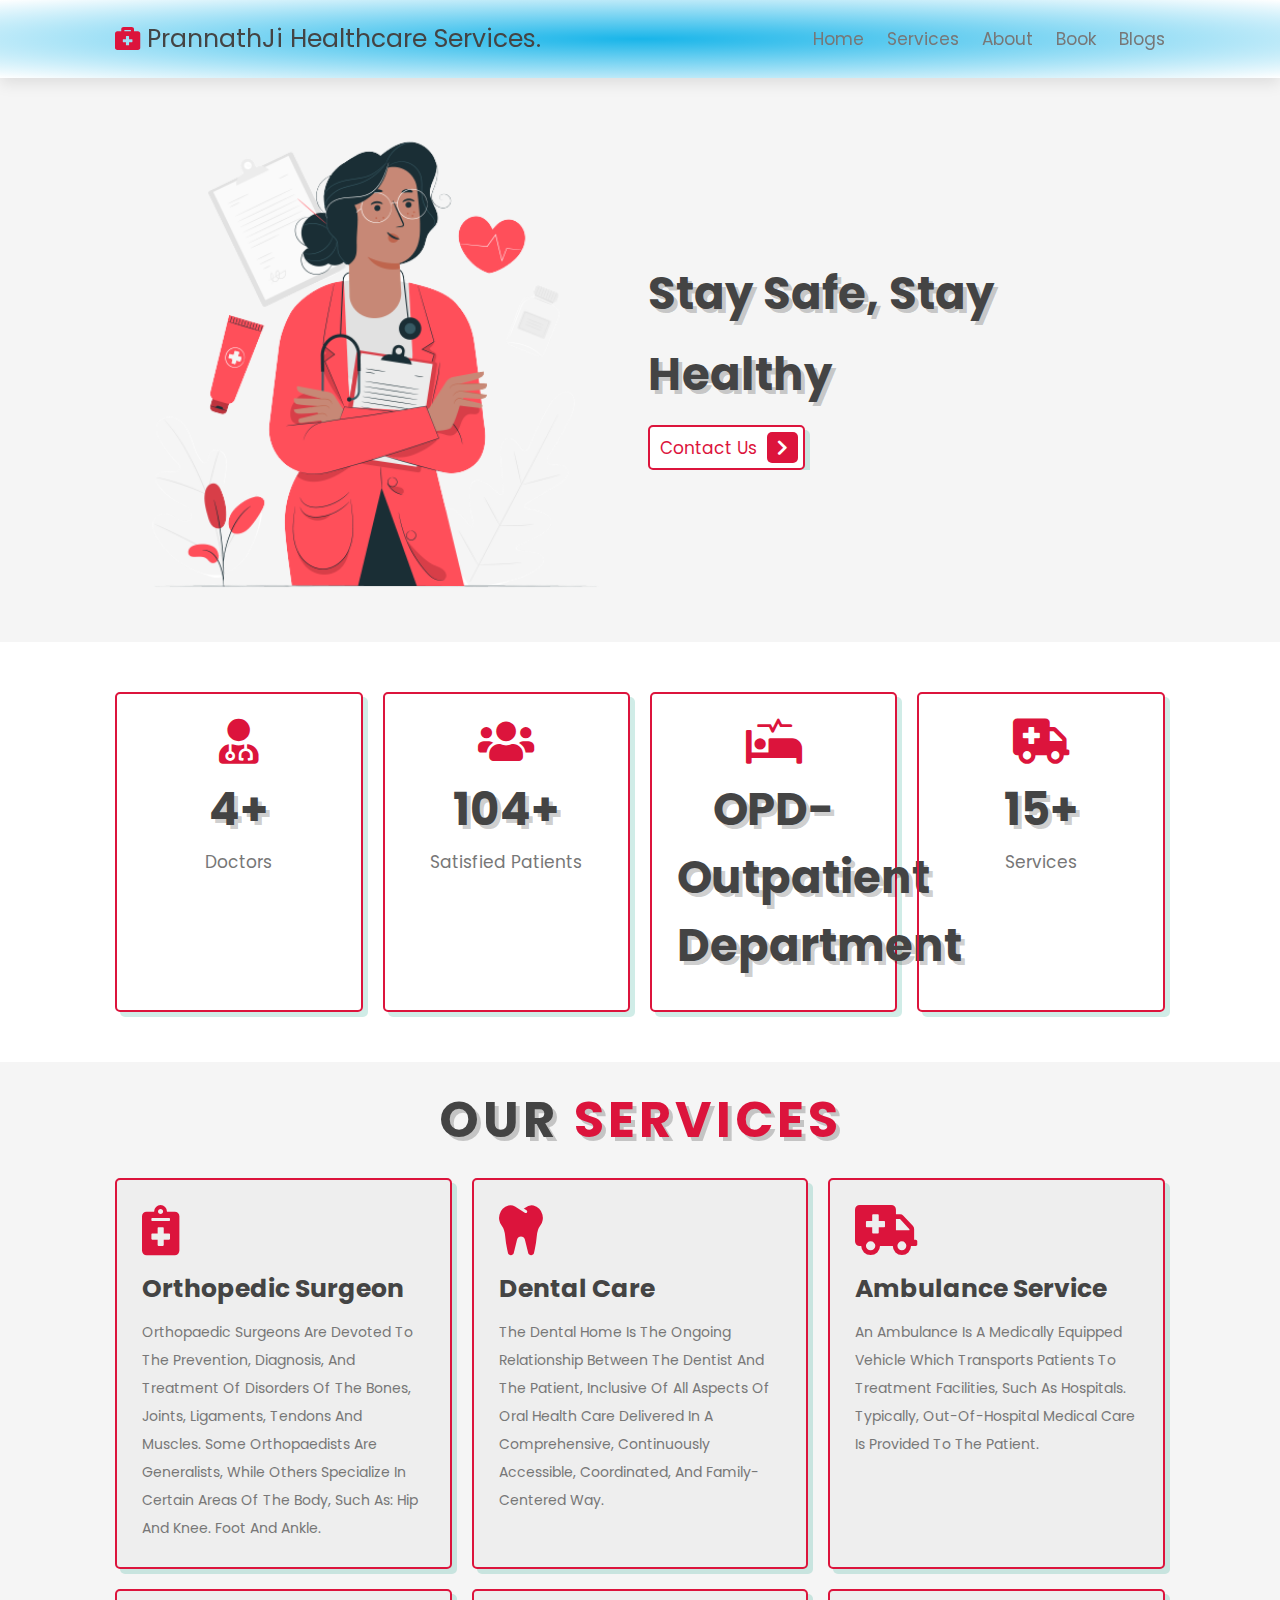
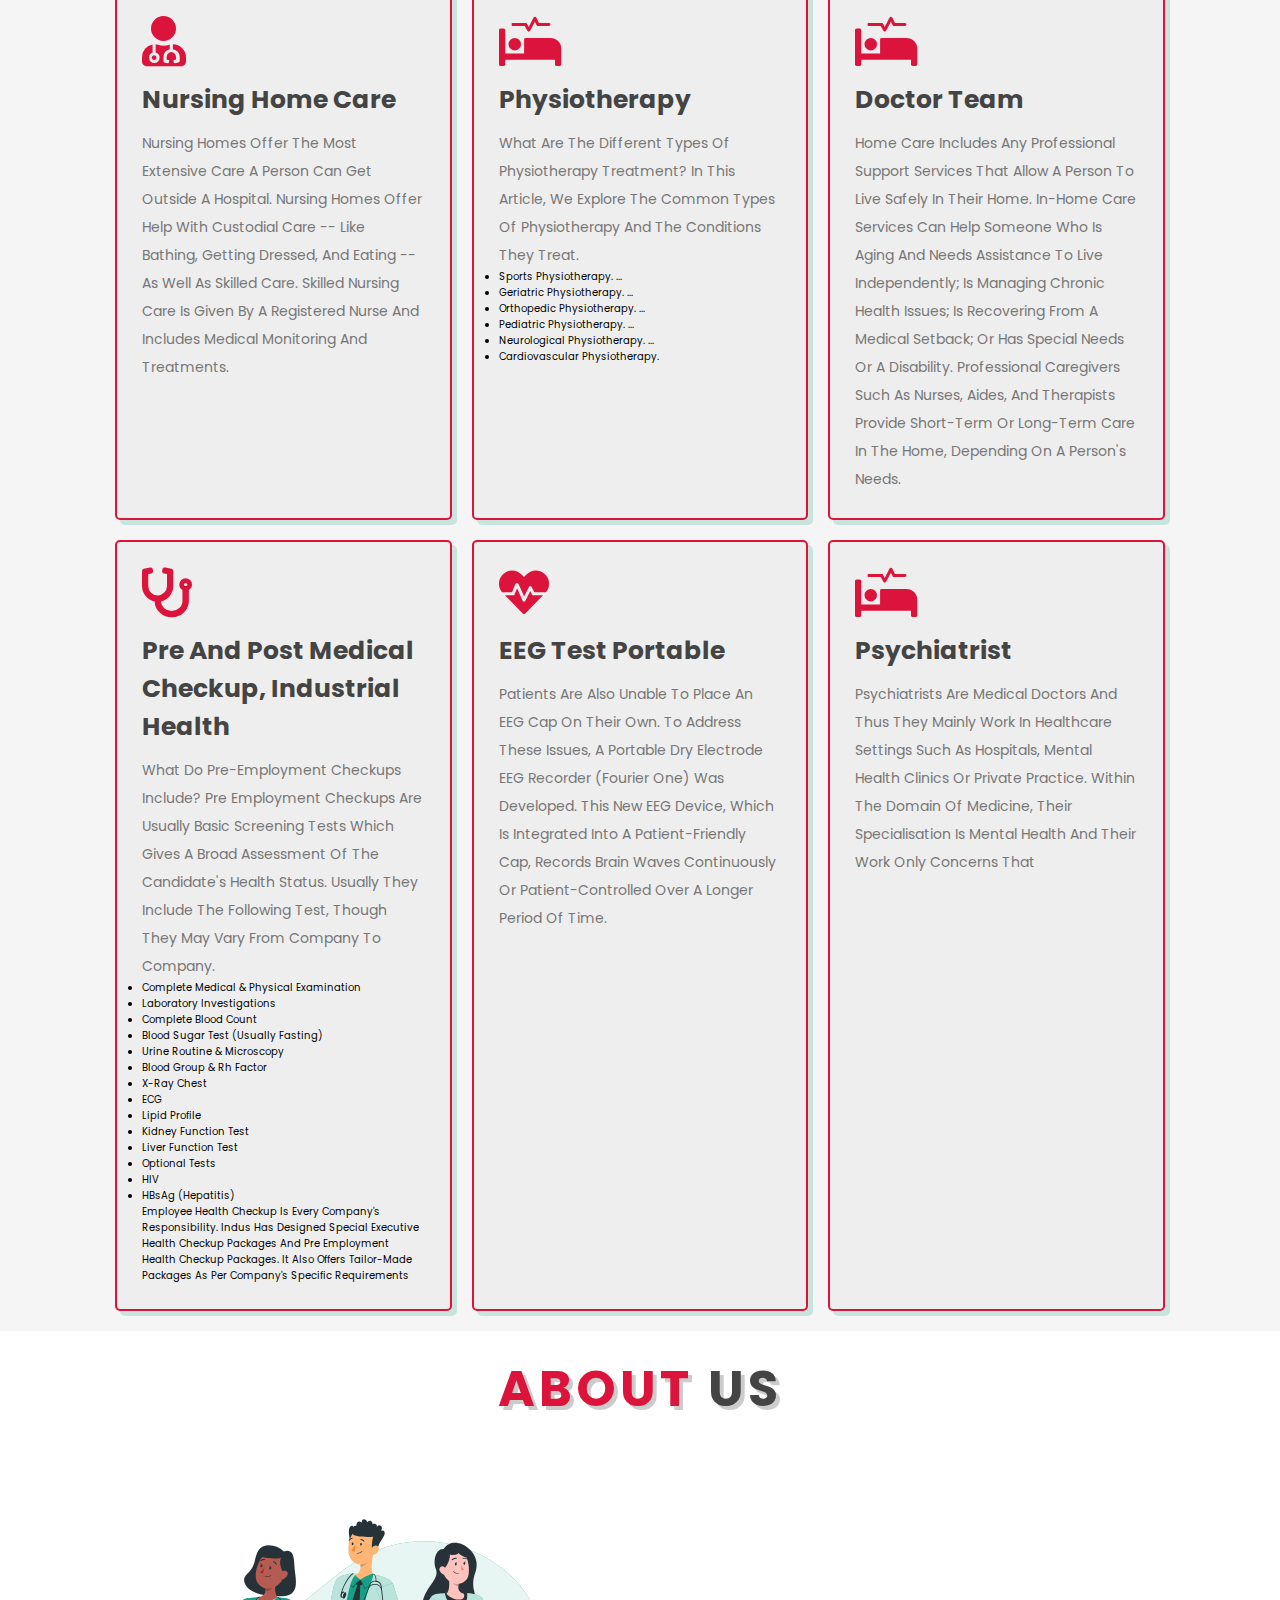
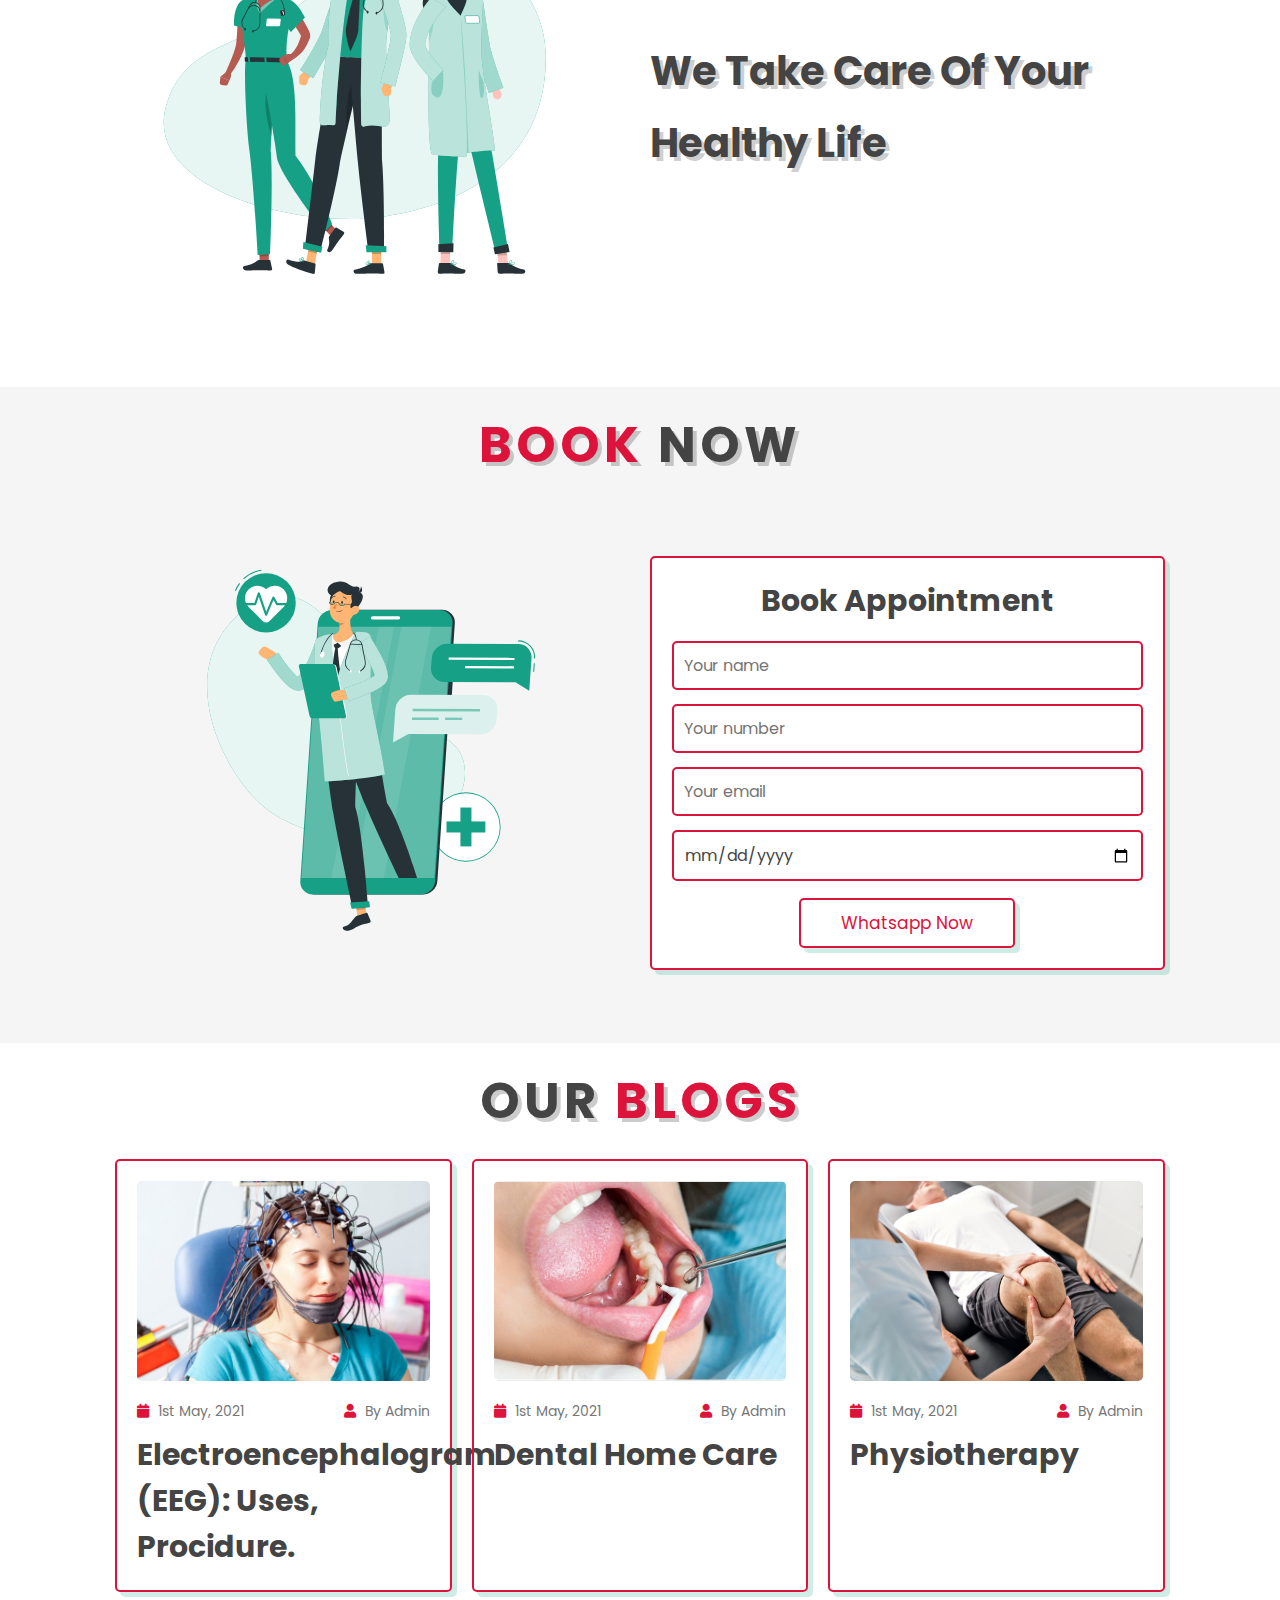
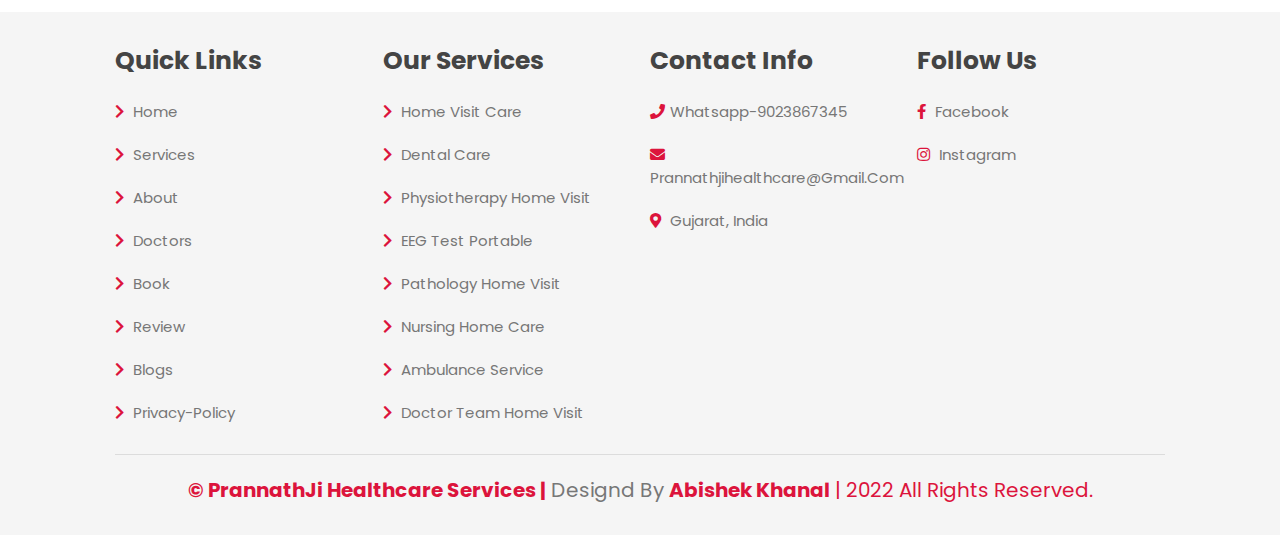
==== commit 4e4ee727: "Update index.html" ====
--- a/index.html
+++ b/index.html
@@ -74,8 +74,8 @@
 
     <div class="icons">
         <i class="fas fa-procedures"></i>
-        <h3>bed facility</h3>
-        <p>OPD-Outpatient Department</p>
+        <h3>OPD-Outpatient Department</h3>
+        <p></p>
     </div>
 
     
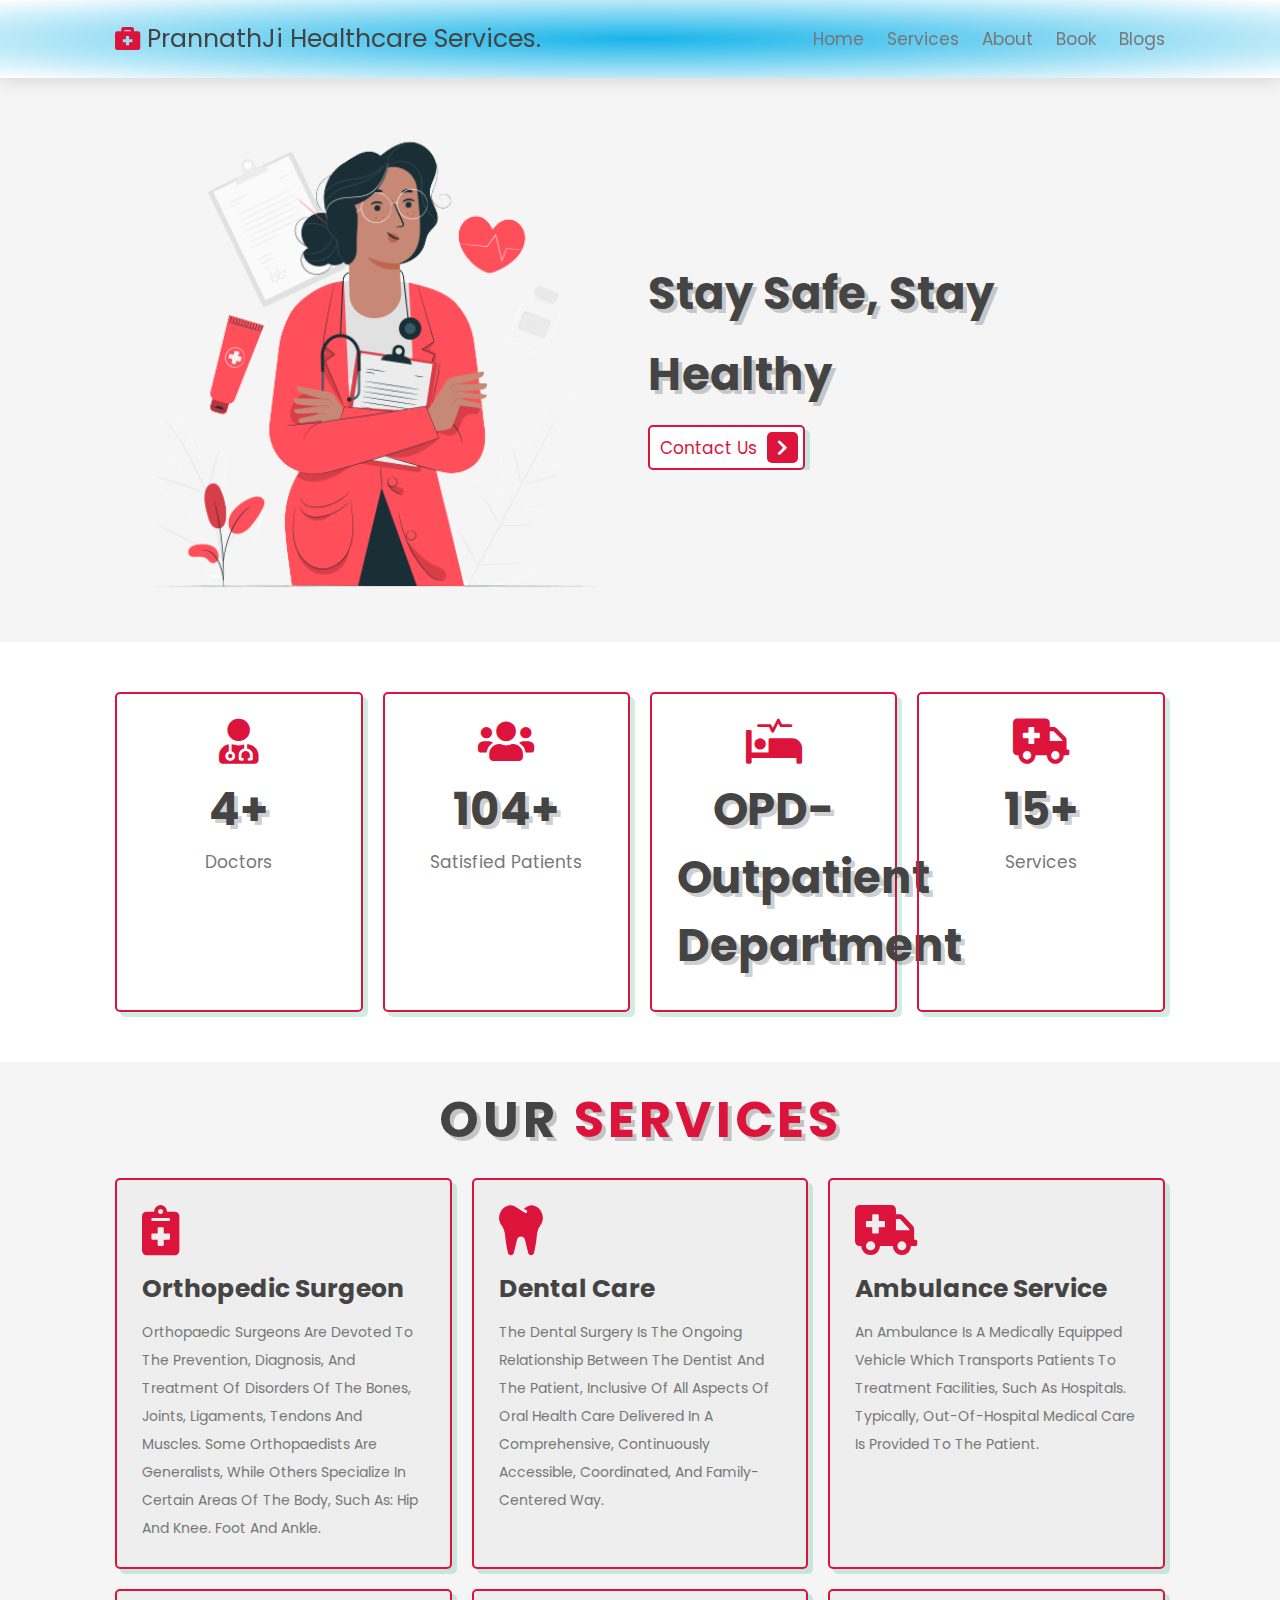
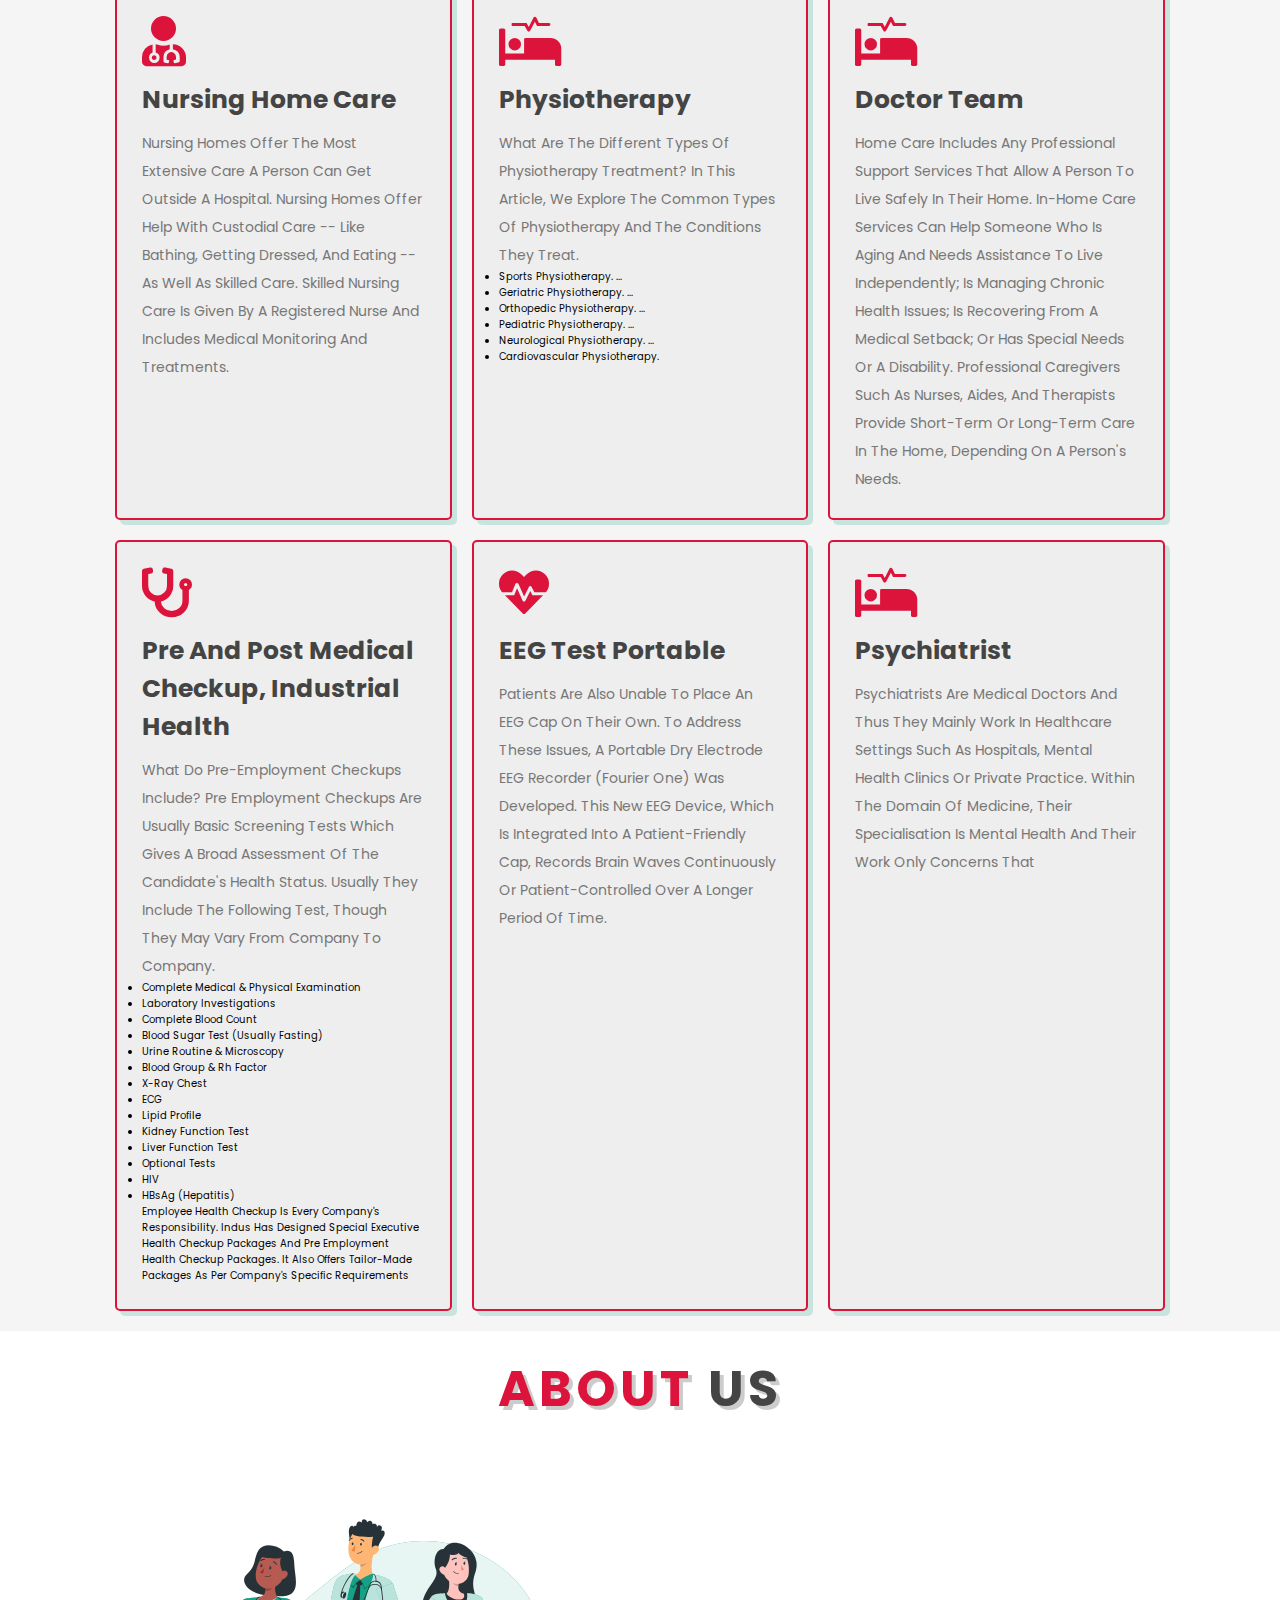
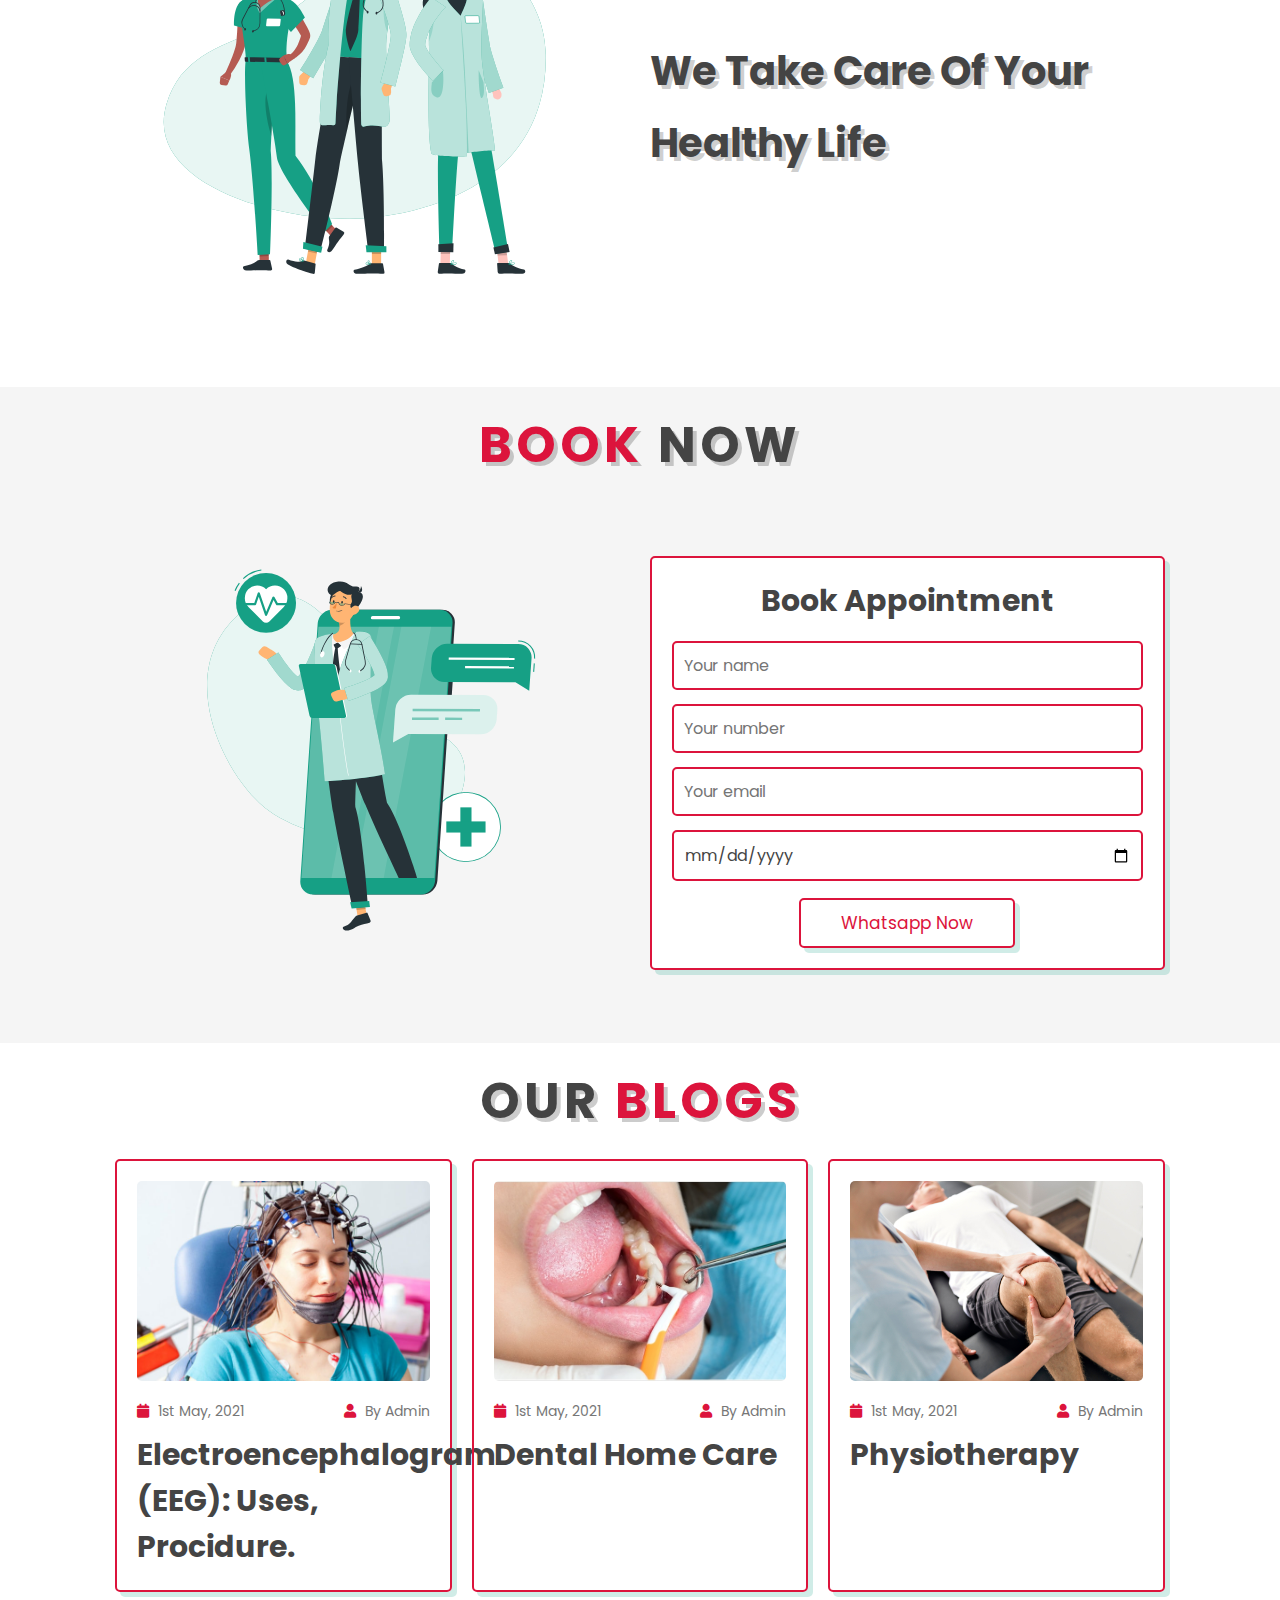
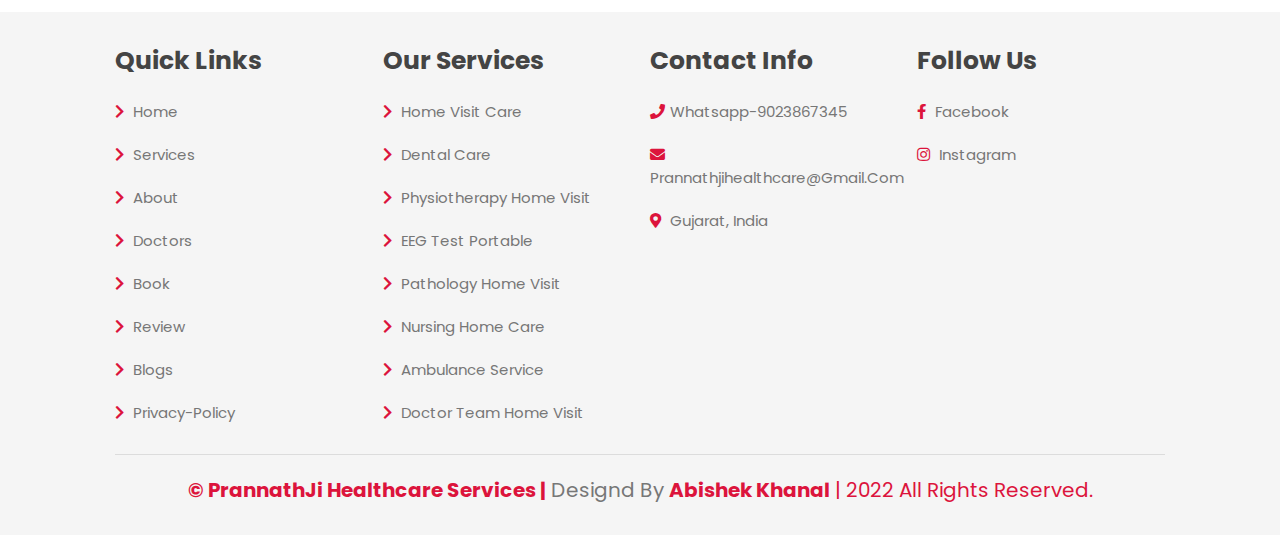
==== commit 53996628: "Update index.html" ====
--- a/index.html
+++ b/index.html
@@ -108,7 +108,7 @@
         <div class="box">
             <i class="fas fa-tooth"></i>
             <h3>dental care</h3>
-            <p>The dental home is the ongoing relationship between the dentist and the patient, inclusive of all aspects of oral health care delivered in a comprehensive, continuously accessible, coordinated, and family-centered way. </p>
+            <p>The dental surgery is the ongoing relationship between the dentist and the patient, inclusive of all aspects of oral health care delivered in a comprehensive, continuously accessible, coordinated, and family-centered way. </p>
        <!-- <a href="#" class="btn"> learn more <span class="fas fa-chevron-right"></span> </a>-->
         </div>
 
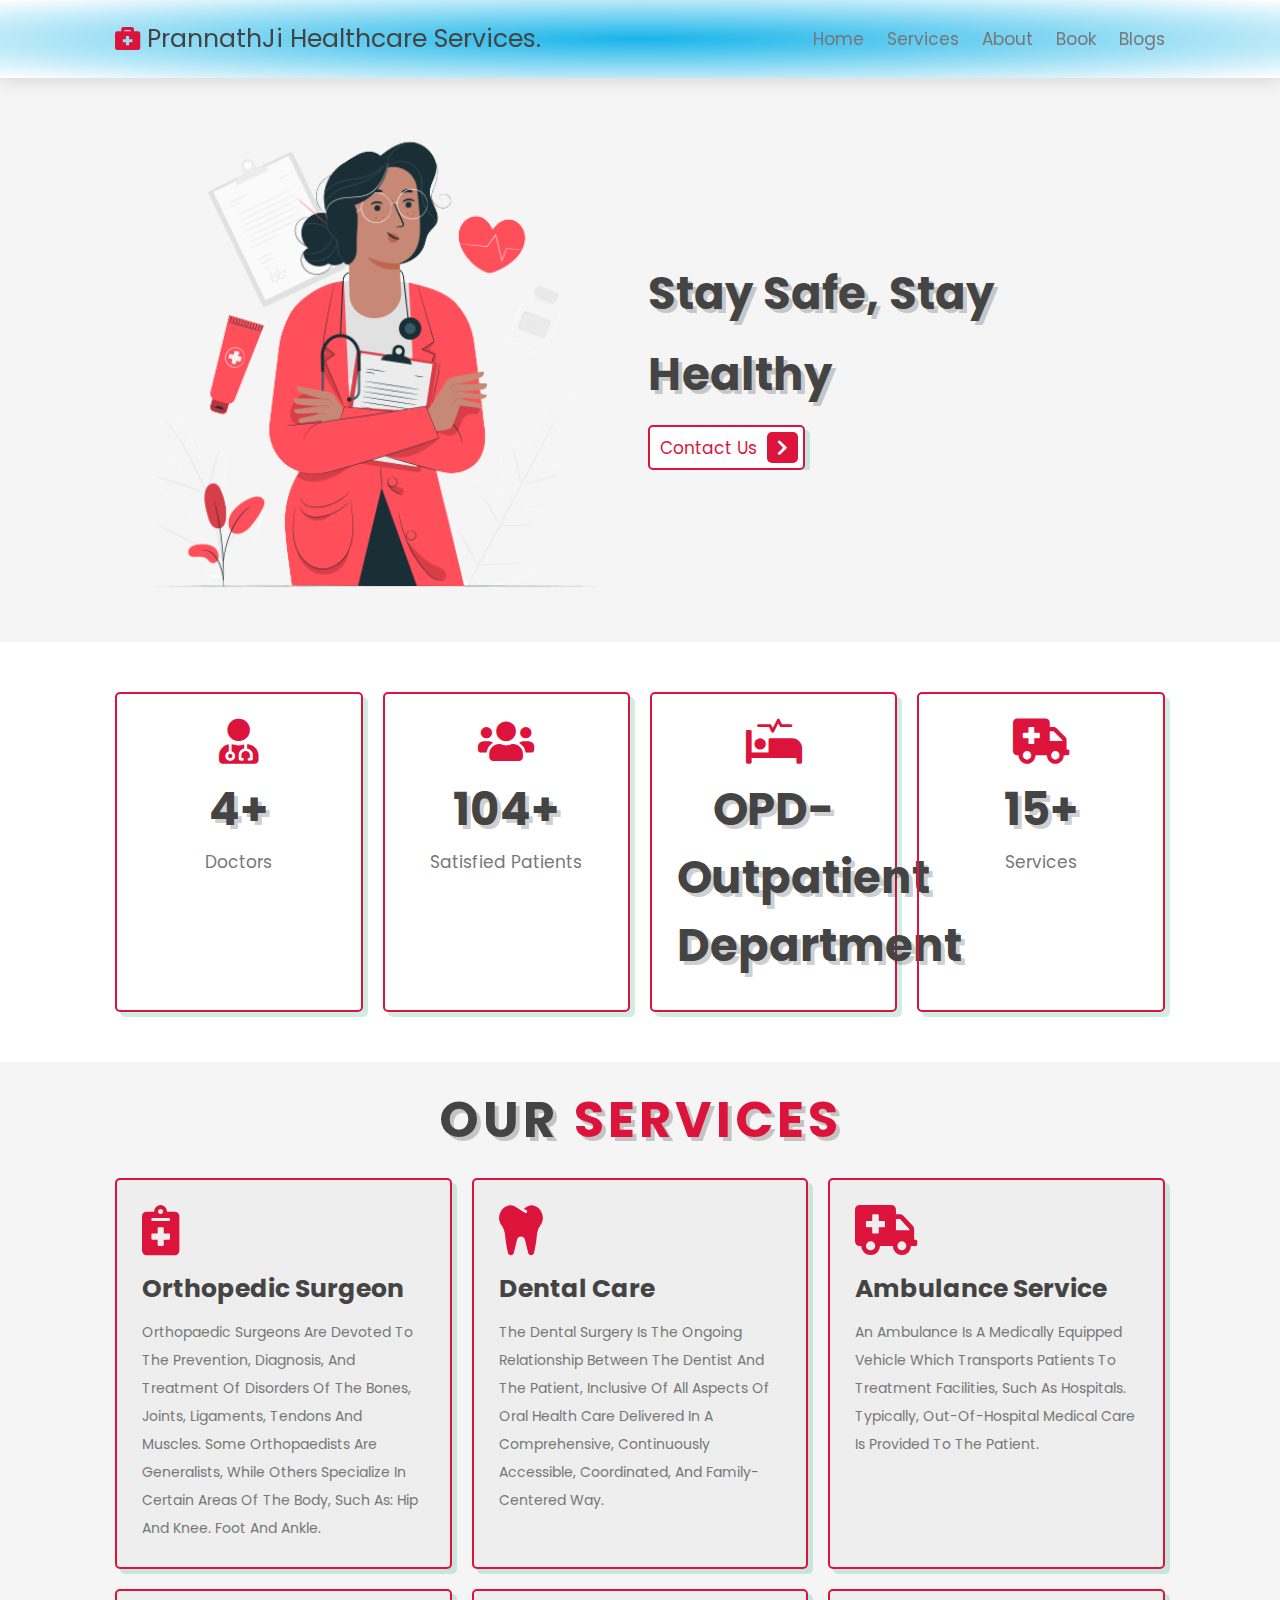
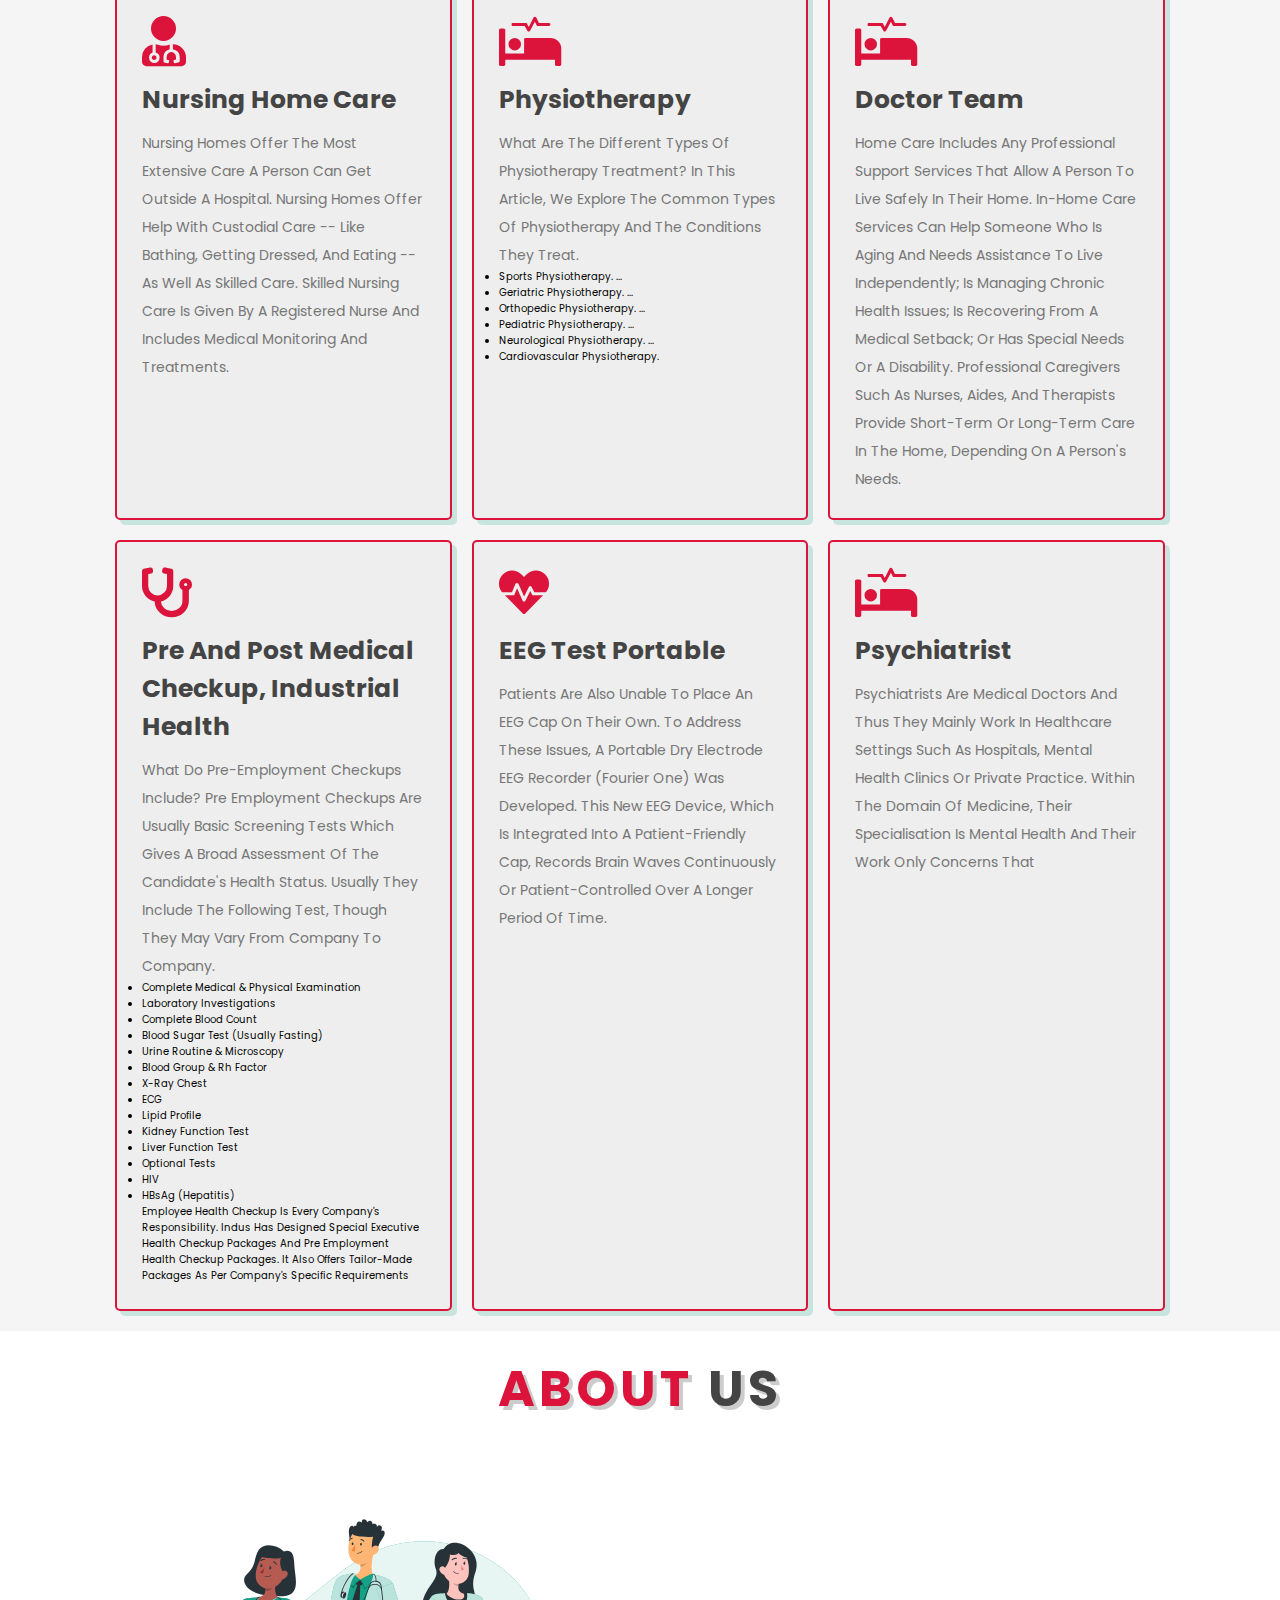
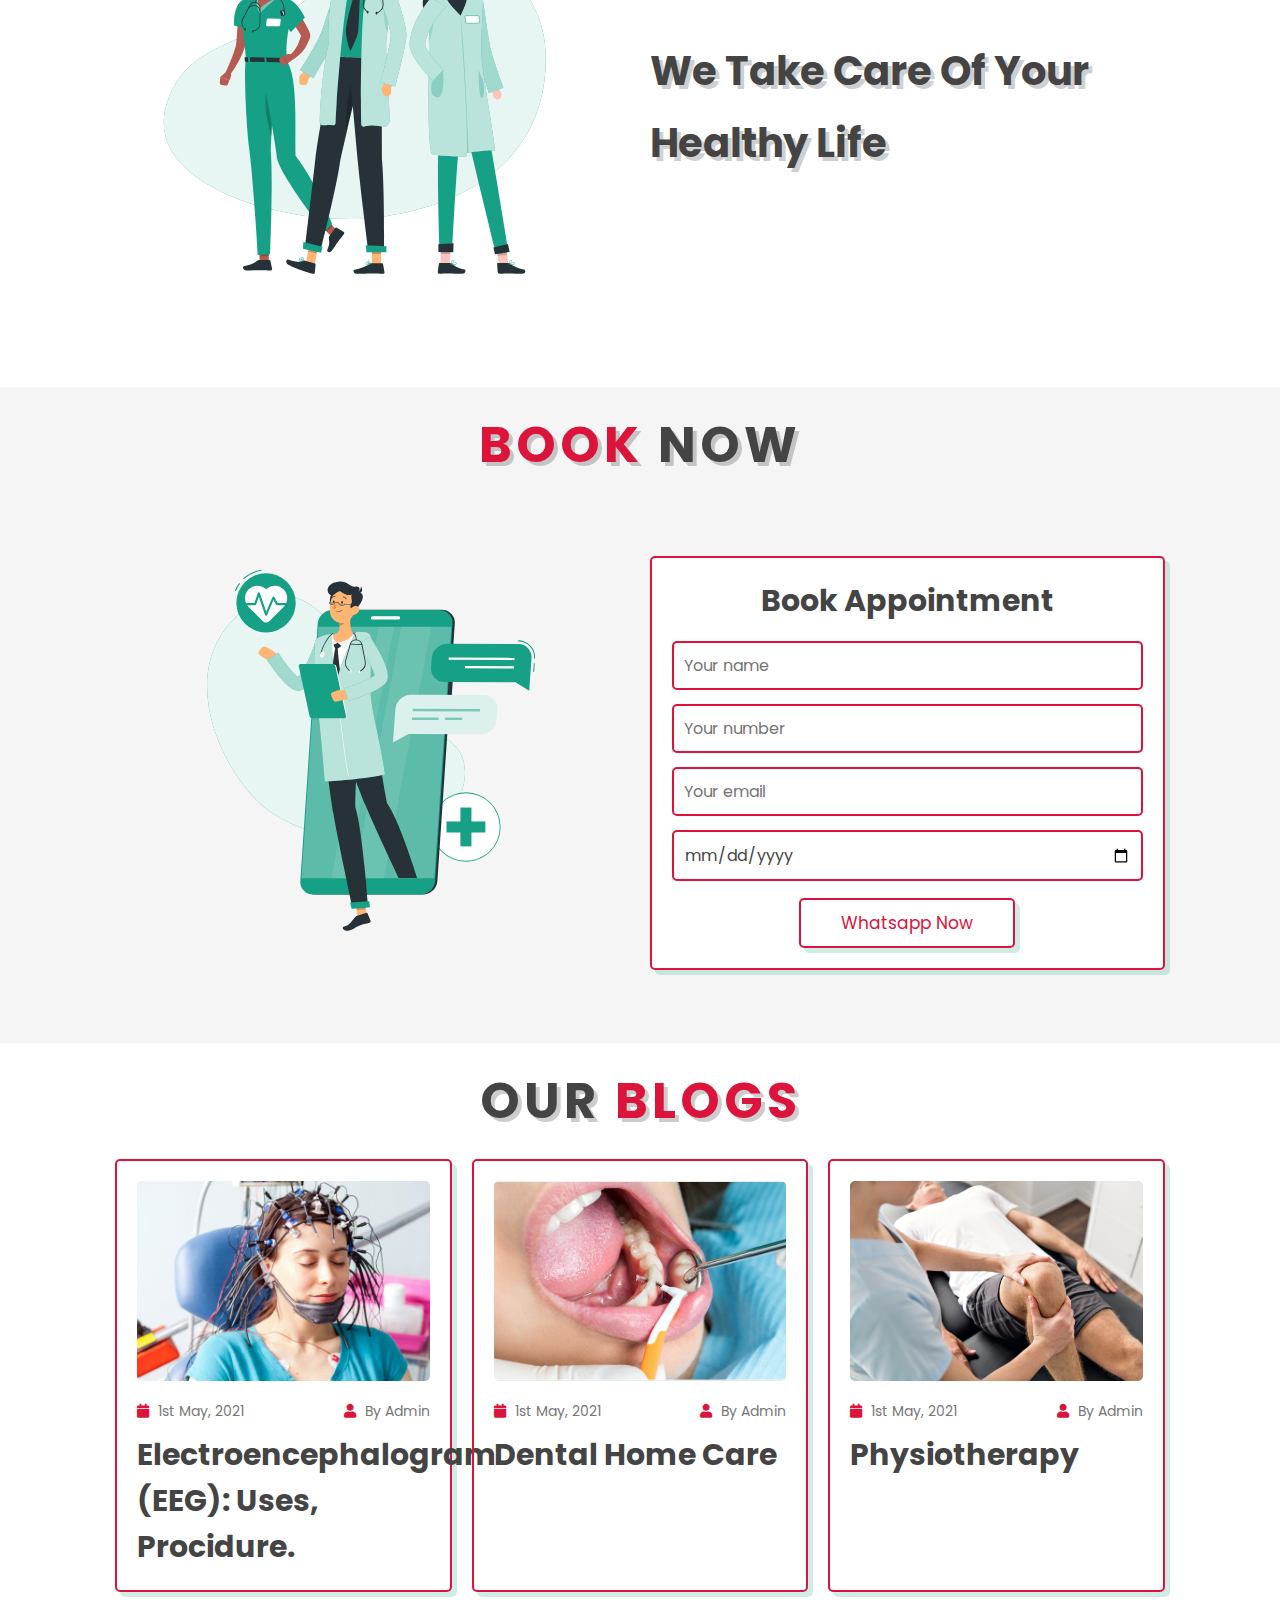
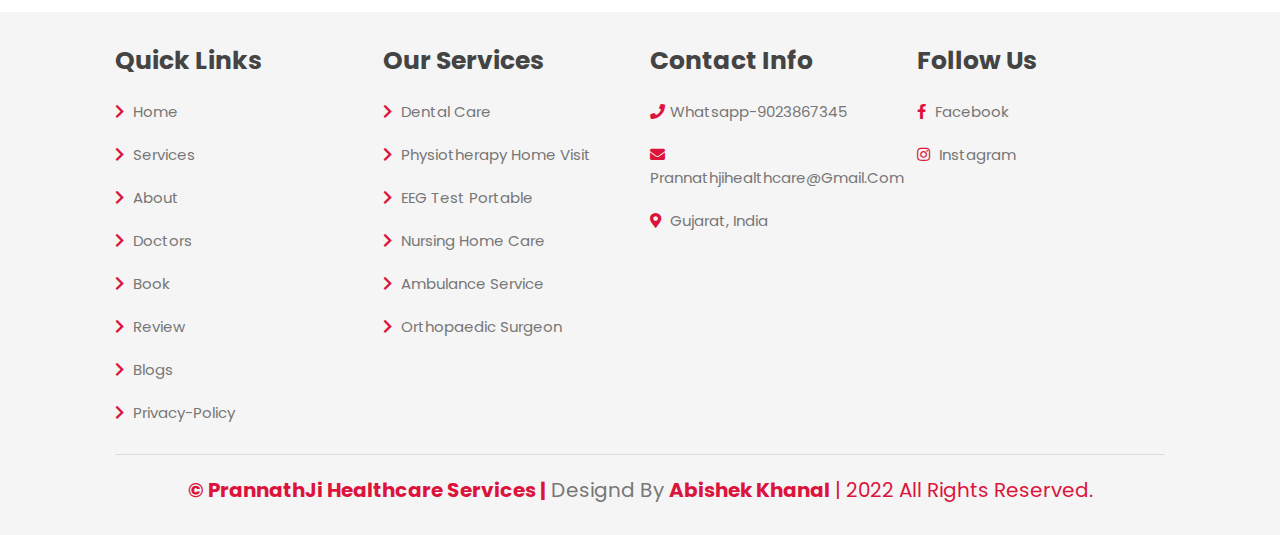
==== commit 90aa92eb: "Update index.html" ====
--- a/index.html
+++ b/index.html
@@ -494,14 +494,14 @@
 
         <div class="box">
             <h3>our services</h3>
-            <a href="homevisit.html"> <i class="fas fa-chevron-right"></i> home visit care </a>
+           
             <a href="dental.html"> <i class="fas fa-chevron-right"></i> dental care </a>
             <a href="physiotherapy.html"> <i class="fas fa-chevron-right"></i> physiotherapy home visit </a>
             <a href="eeg.html"> <i class="fas fa-chevron-right"></i> EEG test portable </a>
-            <a href="pathology.html"> <i class="fas fa-chevron-right"></i> pathology home visit </a>
+            
             <a href="nursing.html"> <i class="fas fa-chevron-right"></i> nursing home care </a> 
             <a href="ambulance.html"> <i class="fas fa-chevron-right"></i> ambulance service </a>
-            <a href="doctor.html"> <i class="fas fa-chevron-right"></i> doctor team home visit </a>
+               <a href=""> <i class="fas fa-chevron-right"></i> orthopaedic surgeon </a>
         </div>
 
         <div class="box">
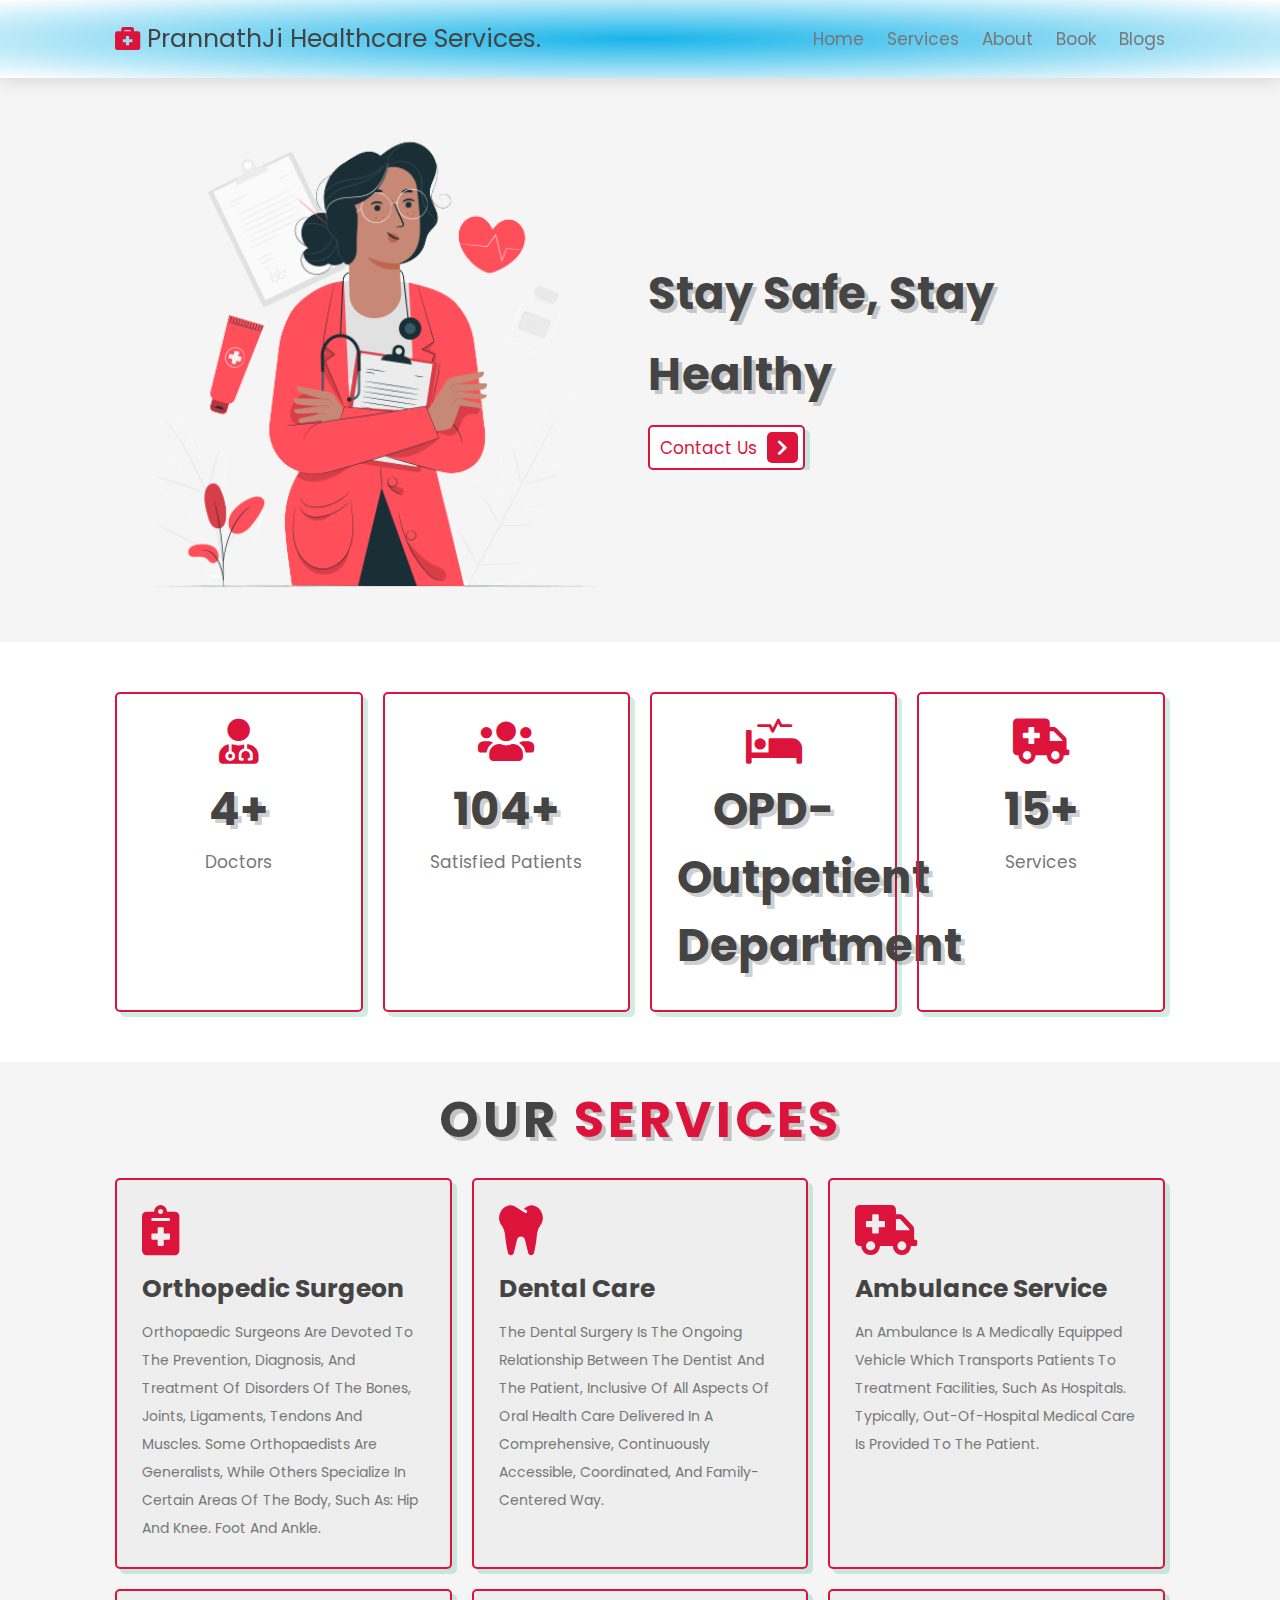
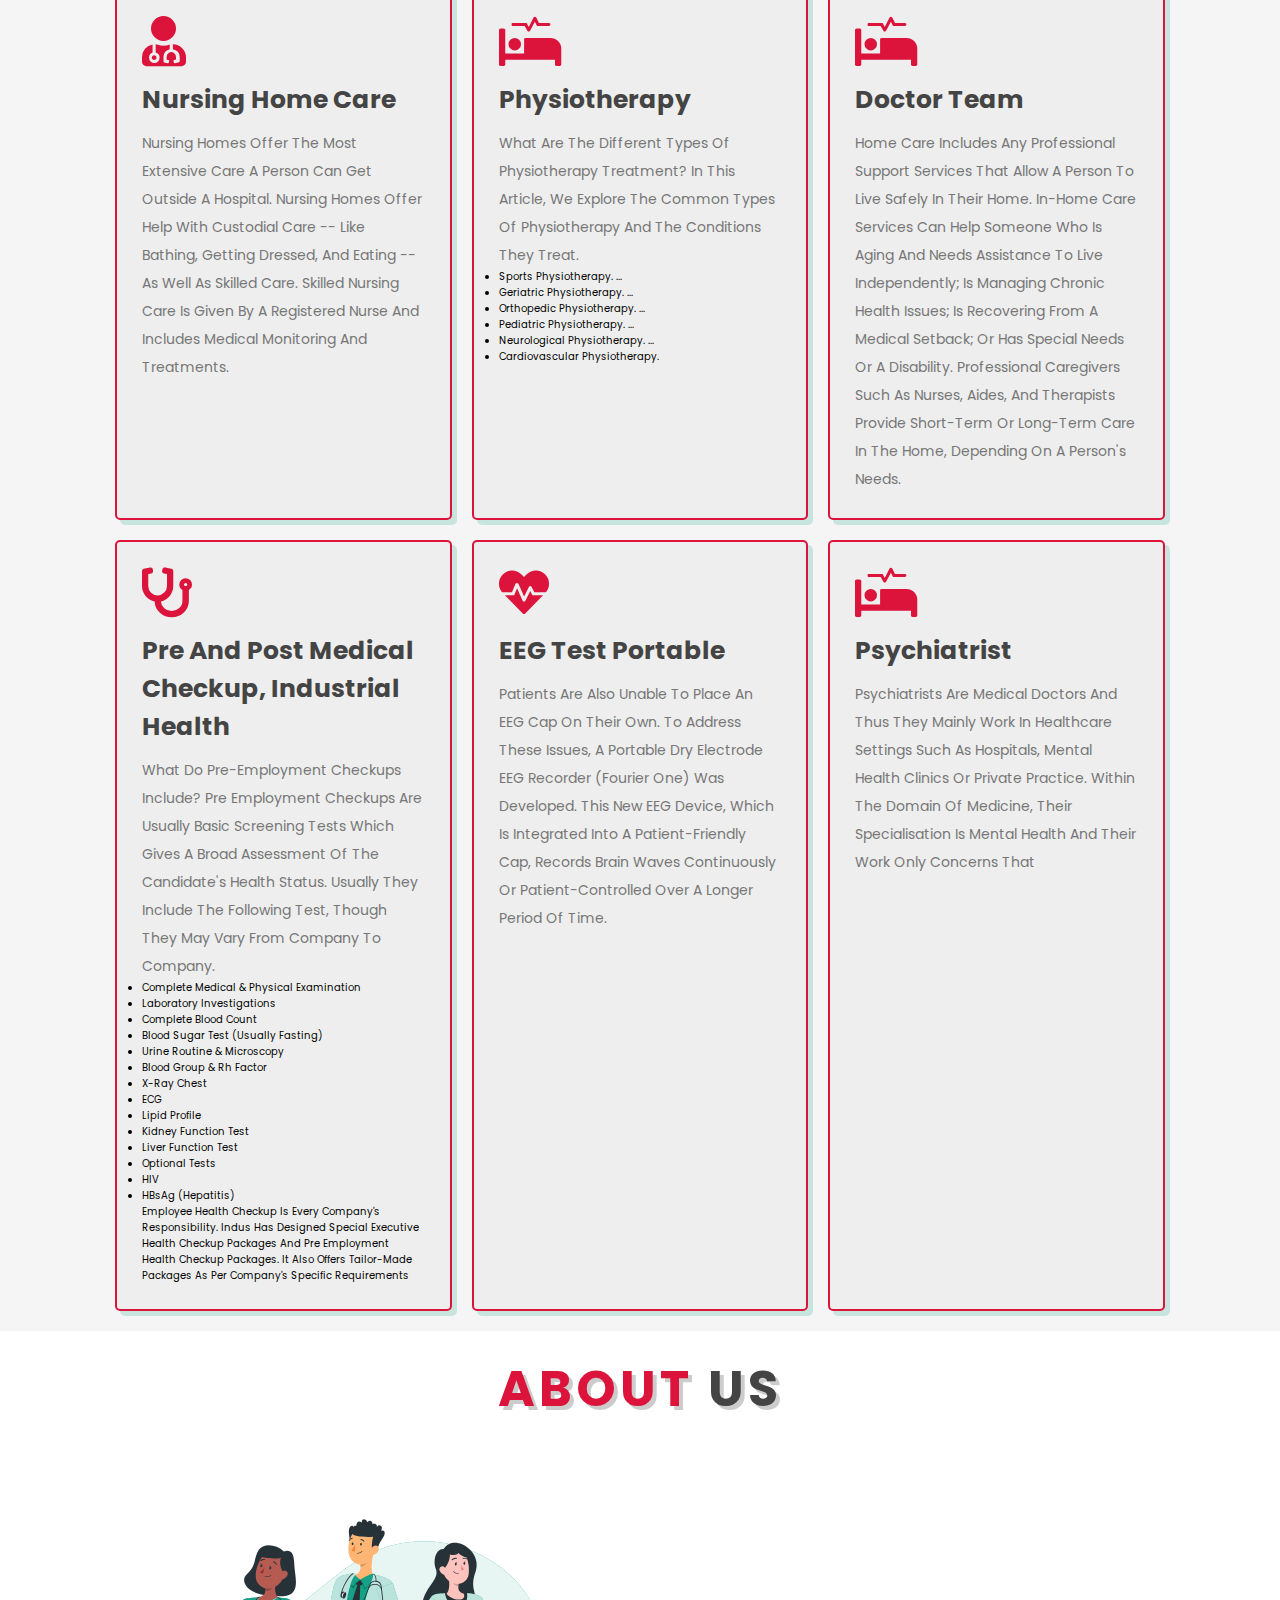
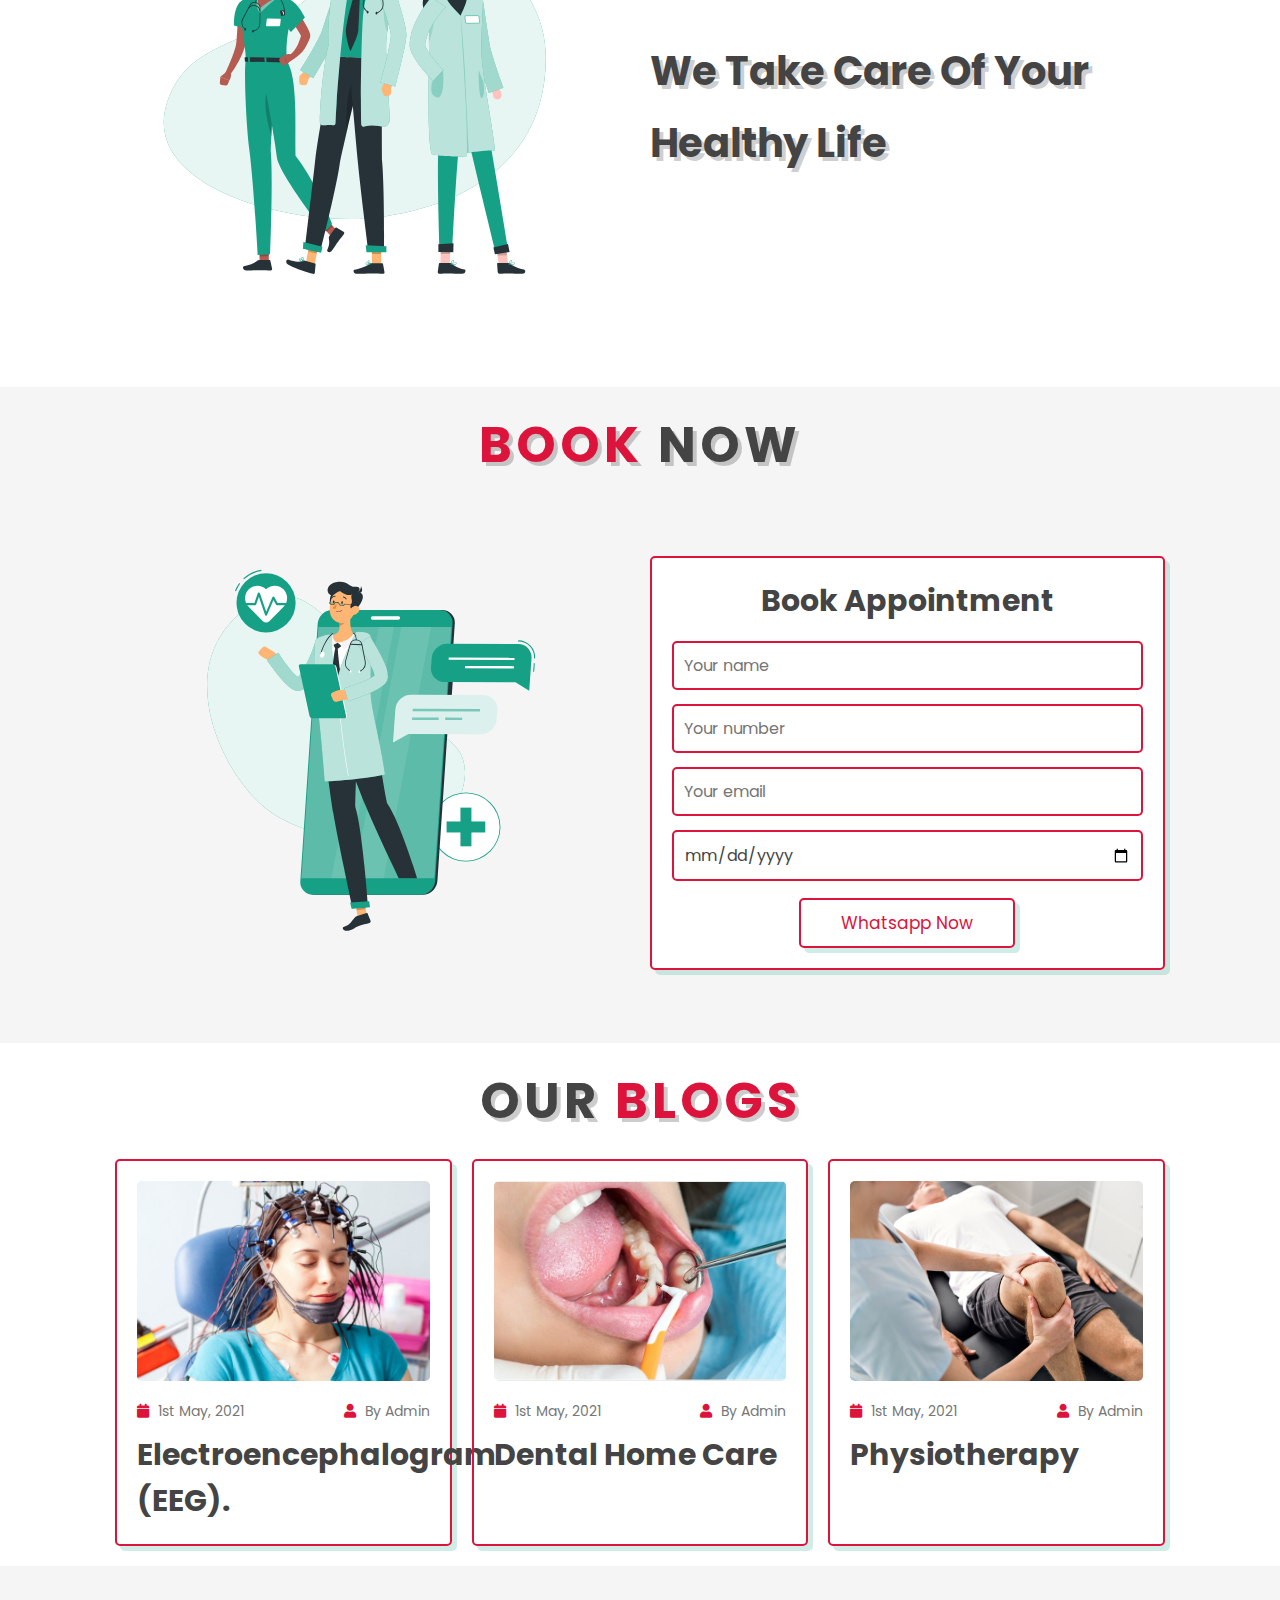
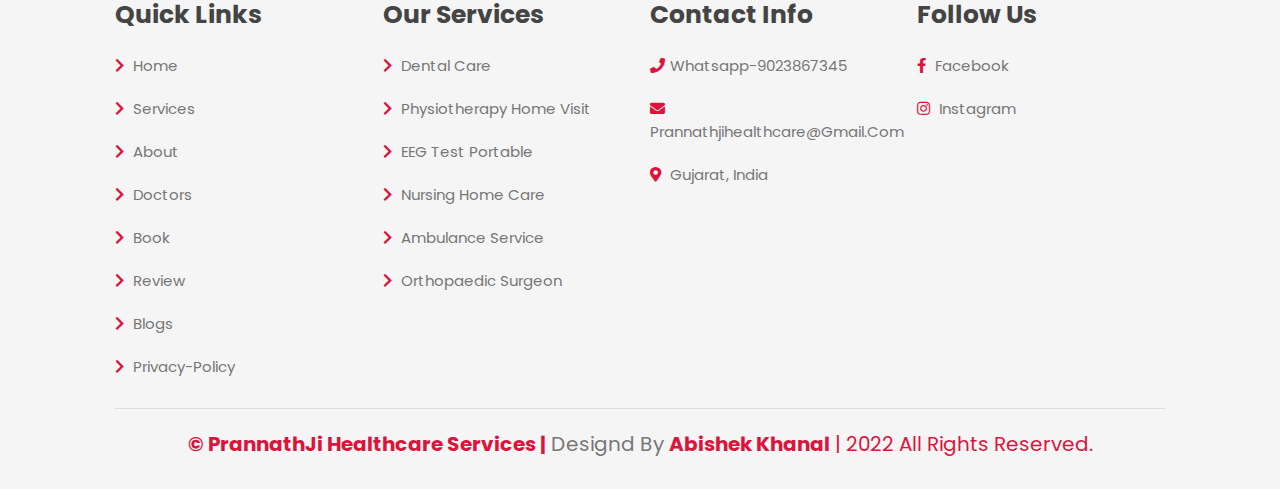
==== commit 8dfb8791: "Update index.html" ====
--- a/index.html
+++ b/index.html
@@ -432,7 +432,7 @@
                     <a href="#"> <i class="fas fa-calendar"></i> 1st may, 2021 </a>
                     <a href="#"> <i class="fas fa-user"></i> by admin </a>
                 </div>
-                <h3>Electroencephalogram (EEG): uses, procidure.</h3>
+                <h3>Electroencephalogram (EEG).</h3>
                 <!--Lorem ipsum, dolor sit amet consectetur adipisicing elit. Provident, eius.</p>-->
                  <!-- <a href="#" class="btn"> learn more <span class="fas fa-chevron-right"></span> </a>-->
             </div>
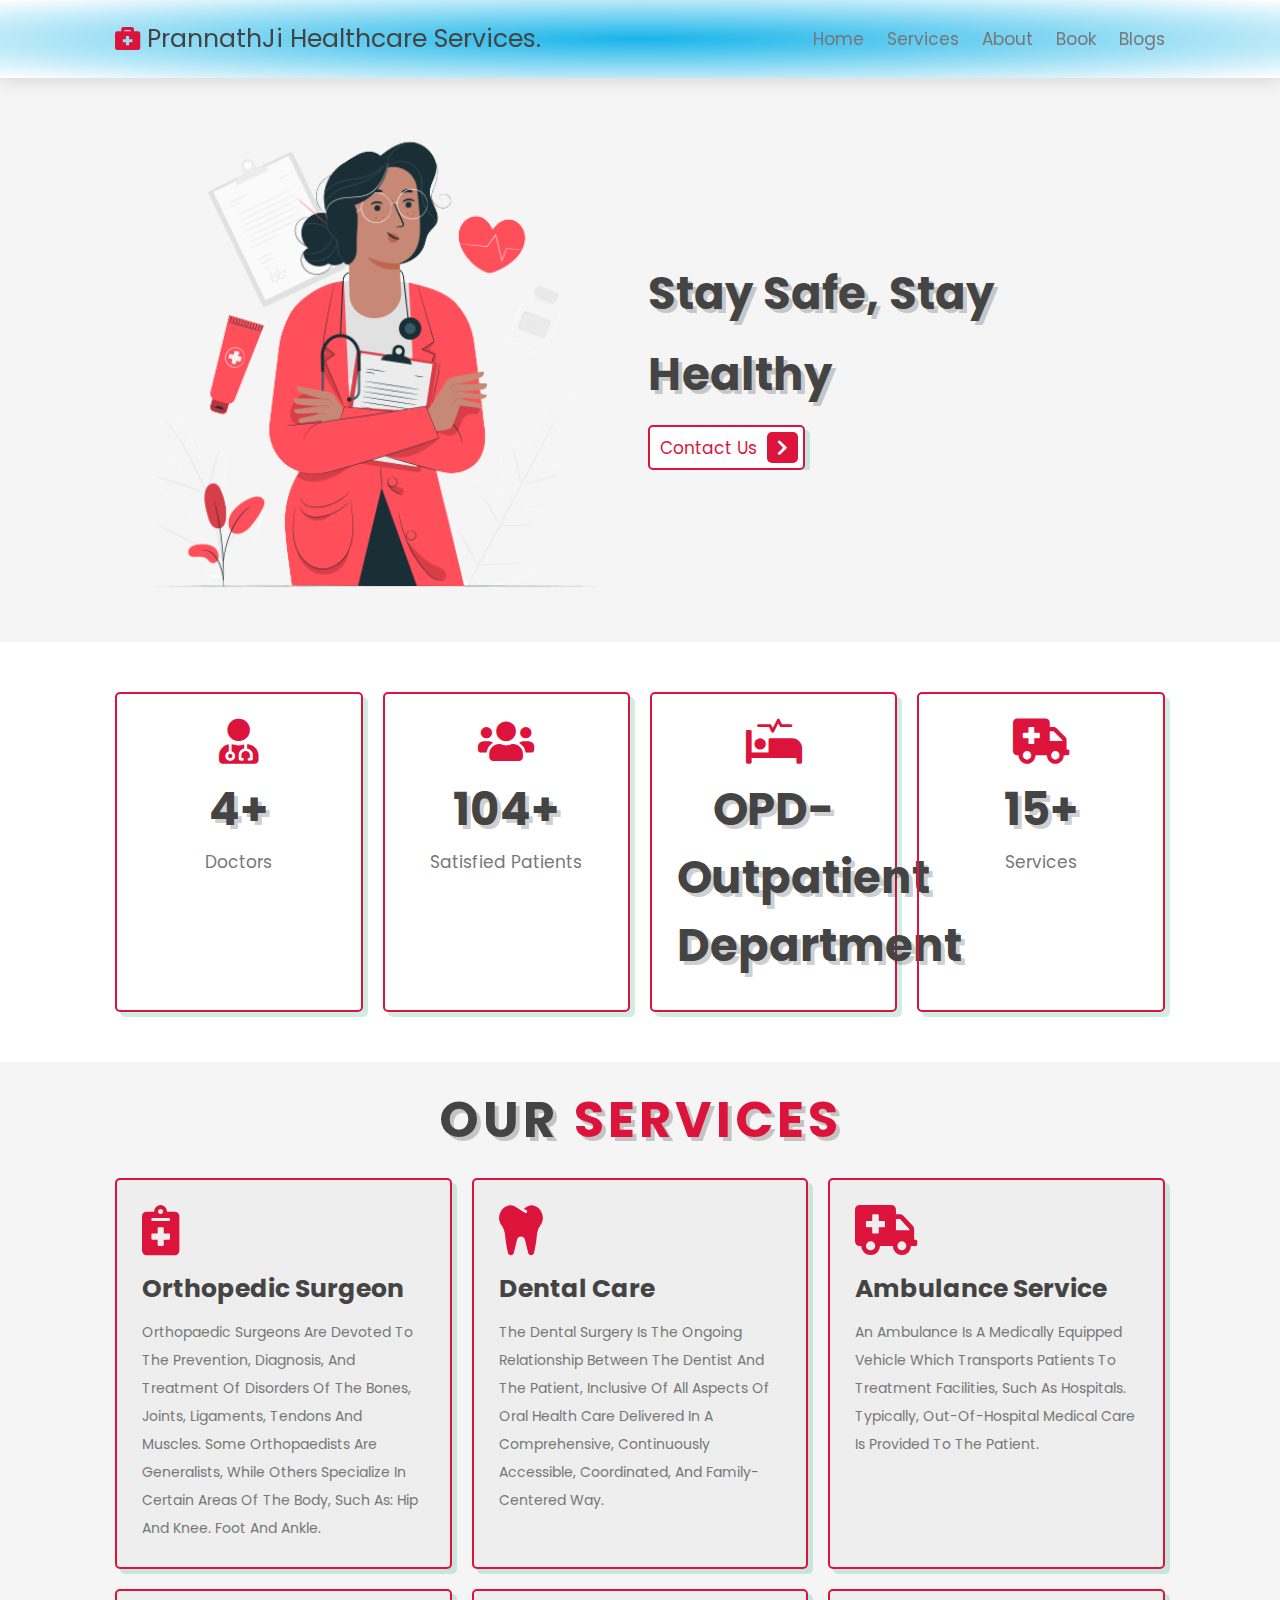
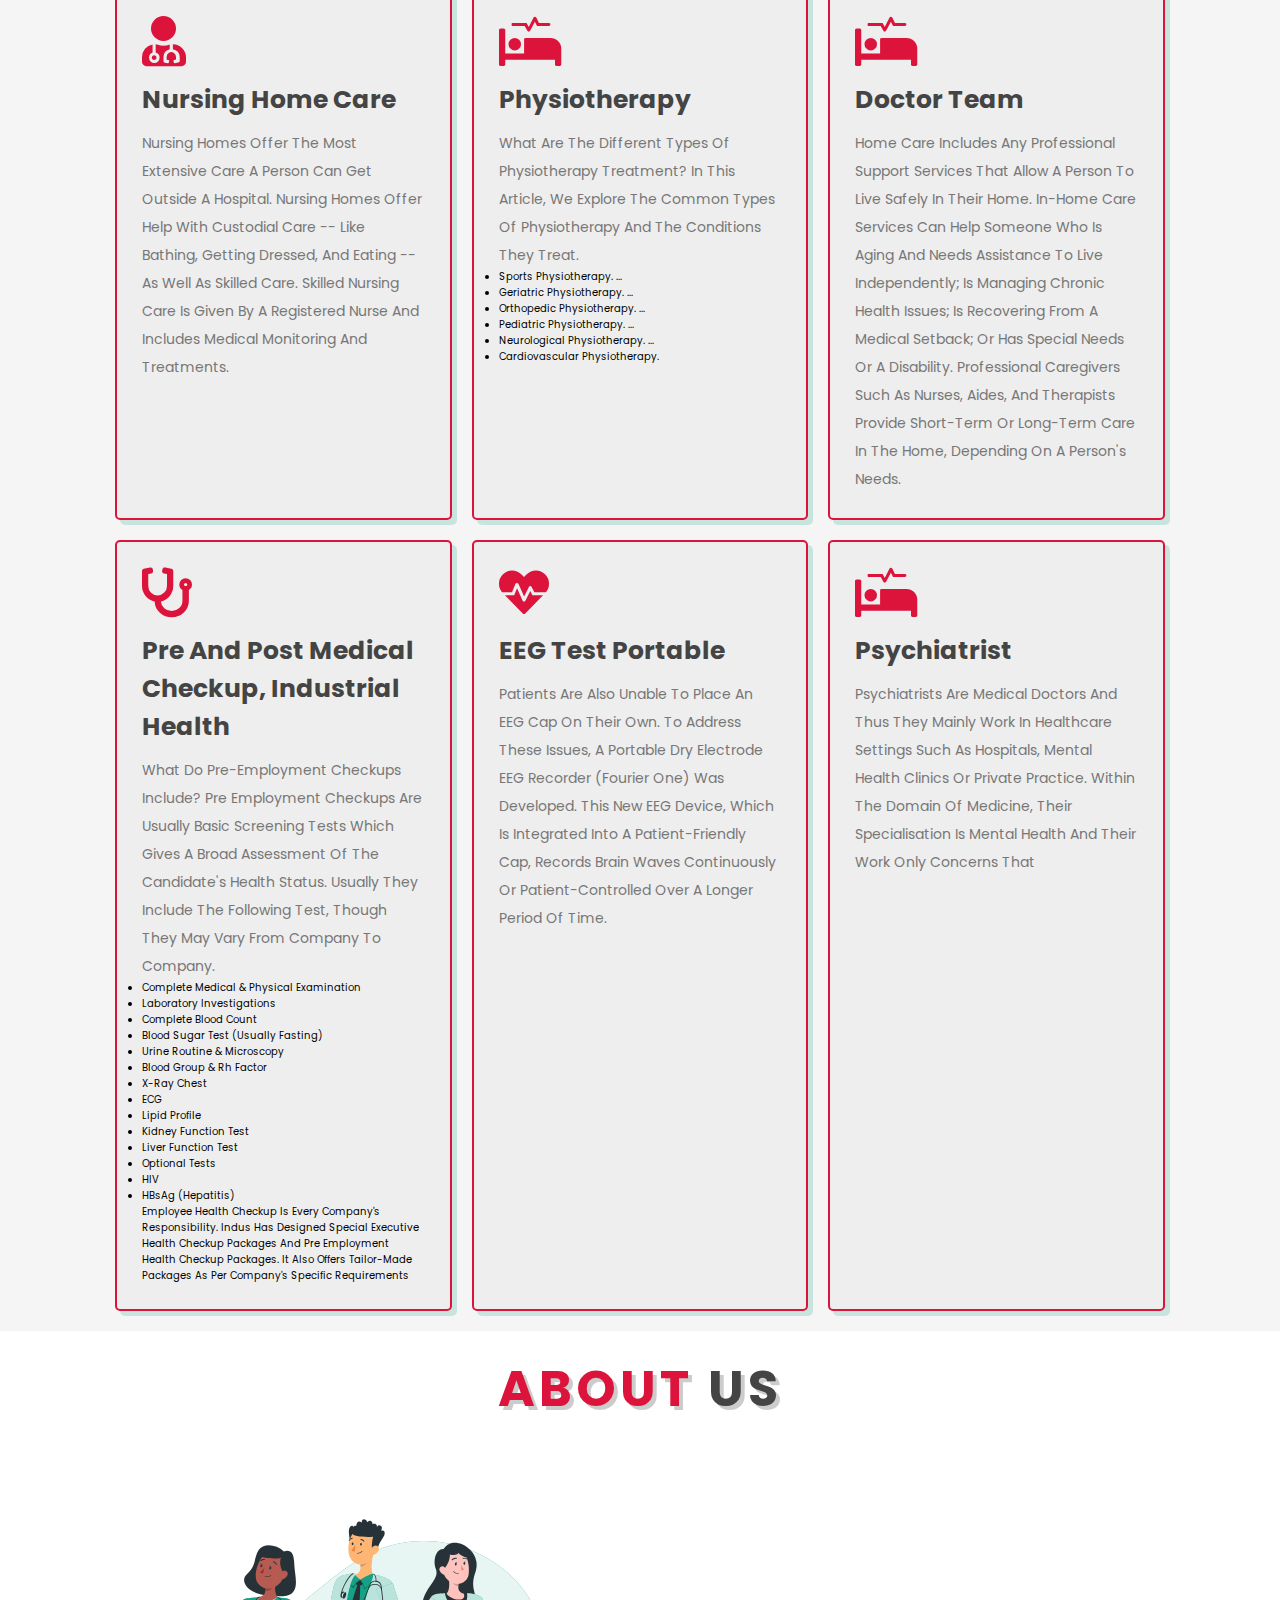
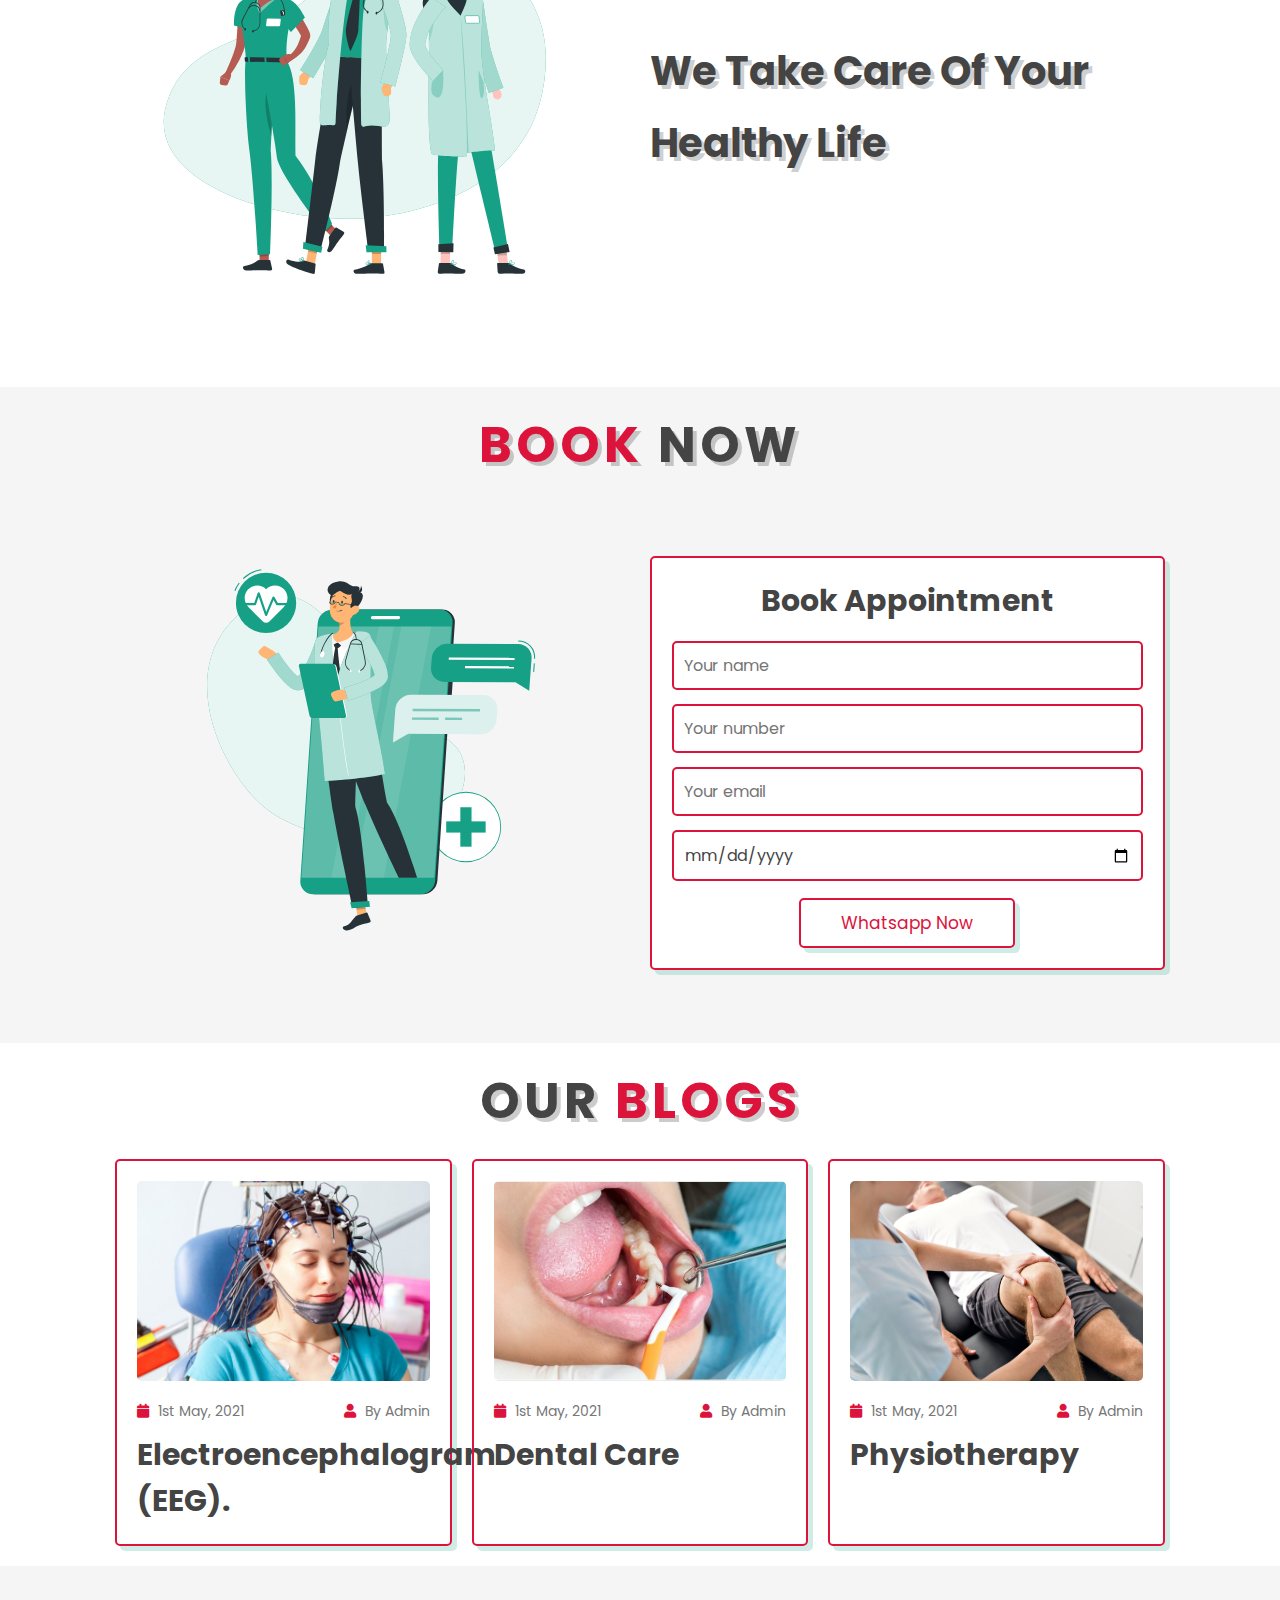
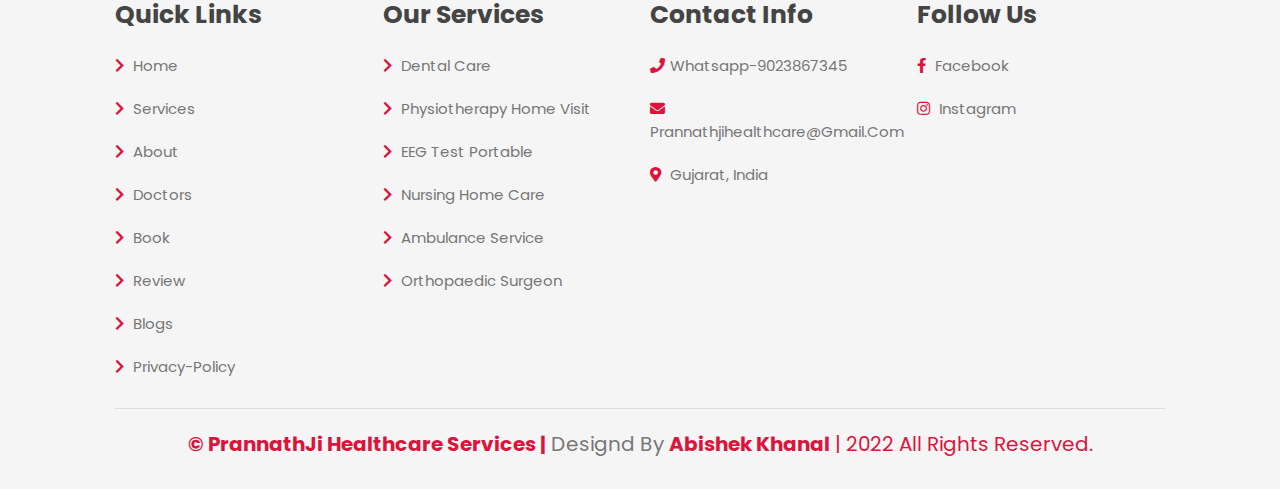
==== commit 26428970: "Update index.html" ====
--- a/index.html
+++ b/index.html
@@ -447,7 +447,7 @@
                     <a href="#"> <i class="fas fa-calendar"></i> 1st may, 2021 </a>
                     <a href="#"> <i class="fas fa-user"></i> by admin </a>
                 </div>
-                <h3>Dental home care</h3>
+                <h3>Dental care</h3>
                  <!--Lorem ipsum, dolor sit amet consectetur adipisicing elit. Provident, eius.</p>-->
                   <!-- <a href="#" class="btn"> learn more <span class="fas fa-chevron-right"></span> </a>-->
             </div>
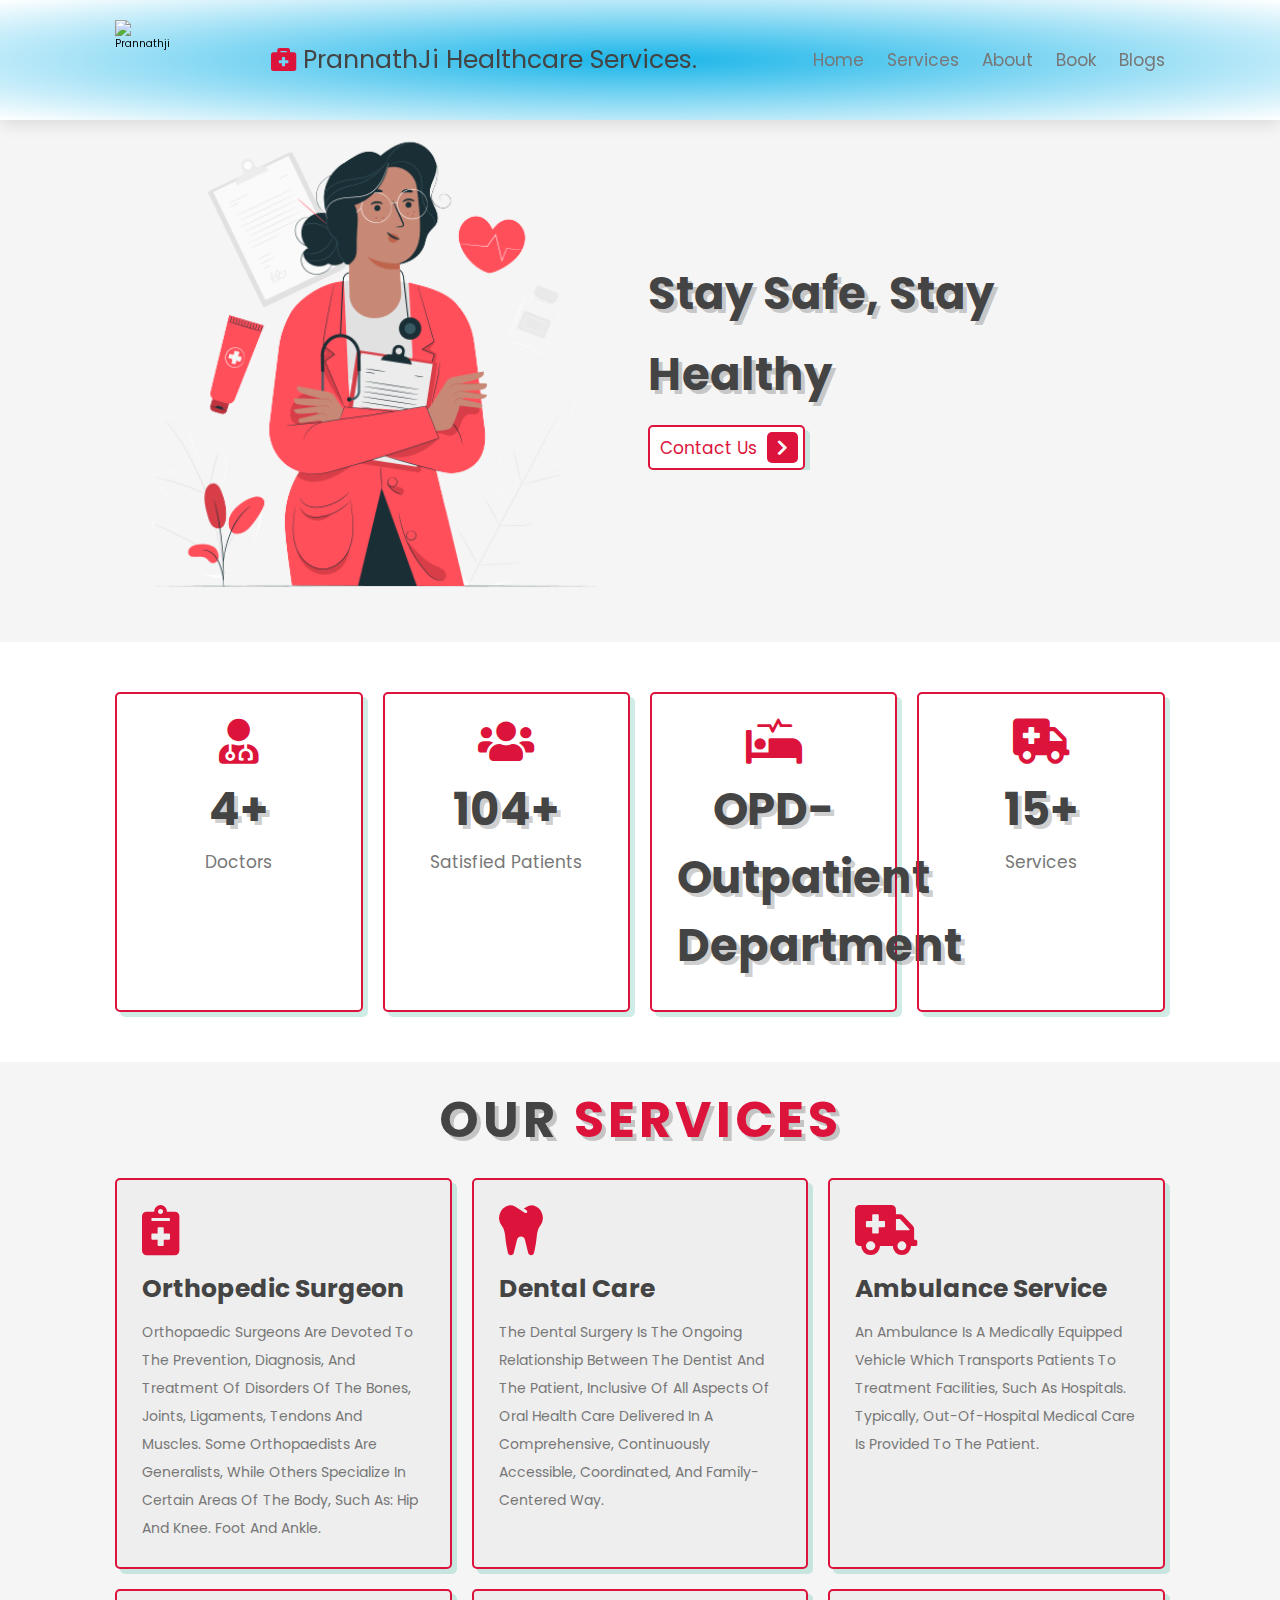
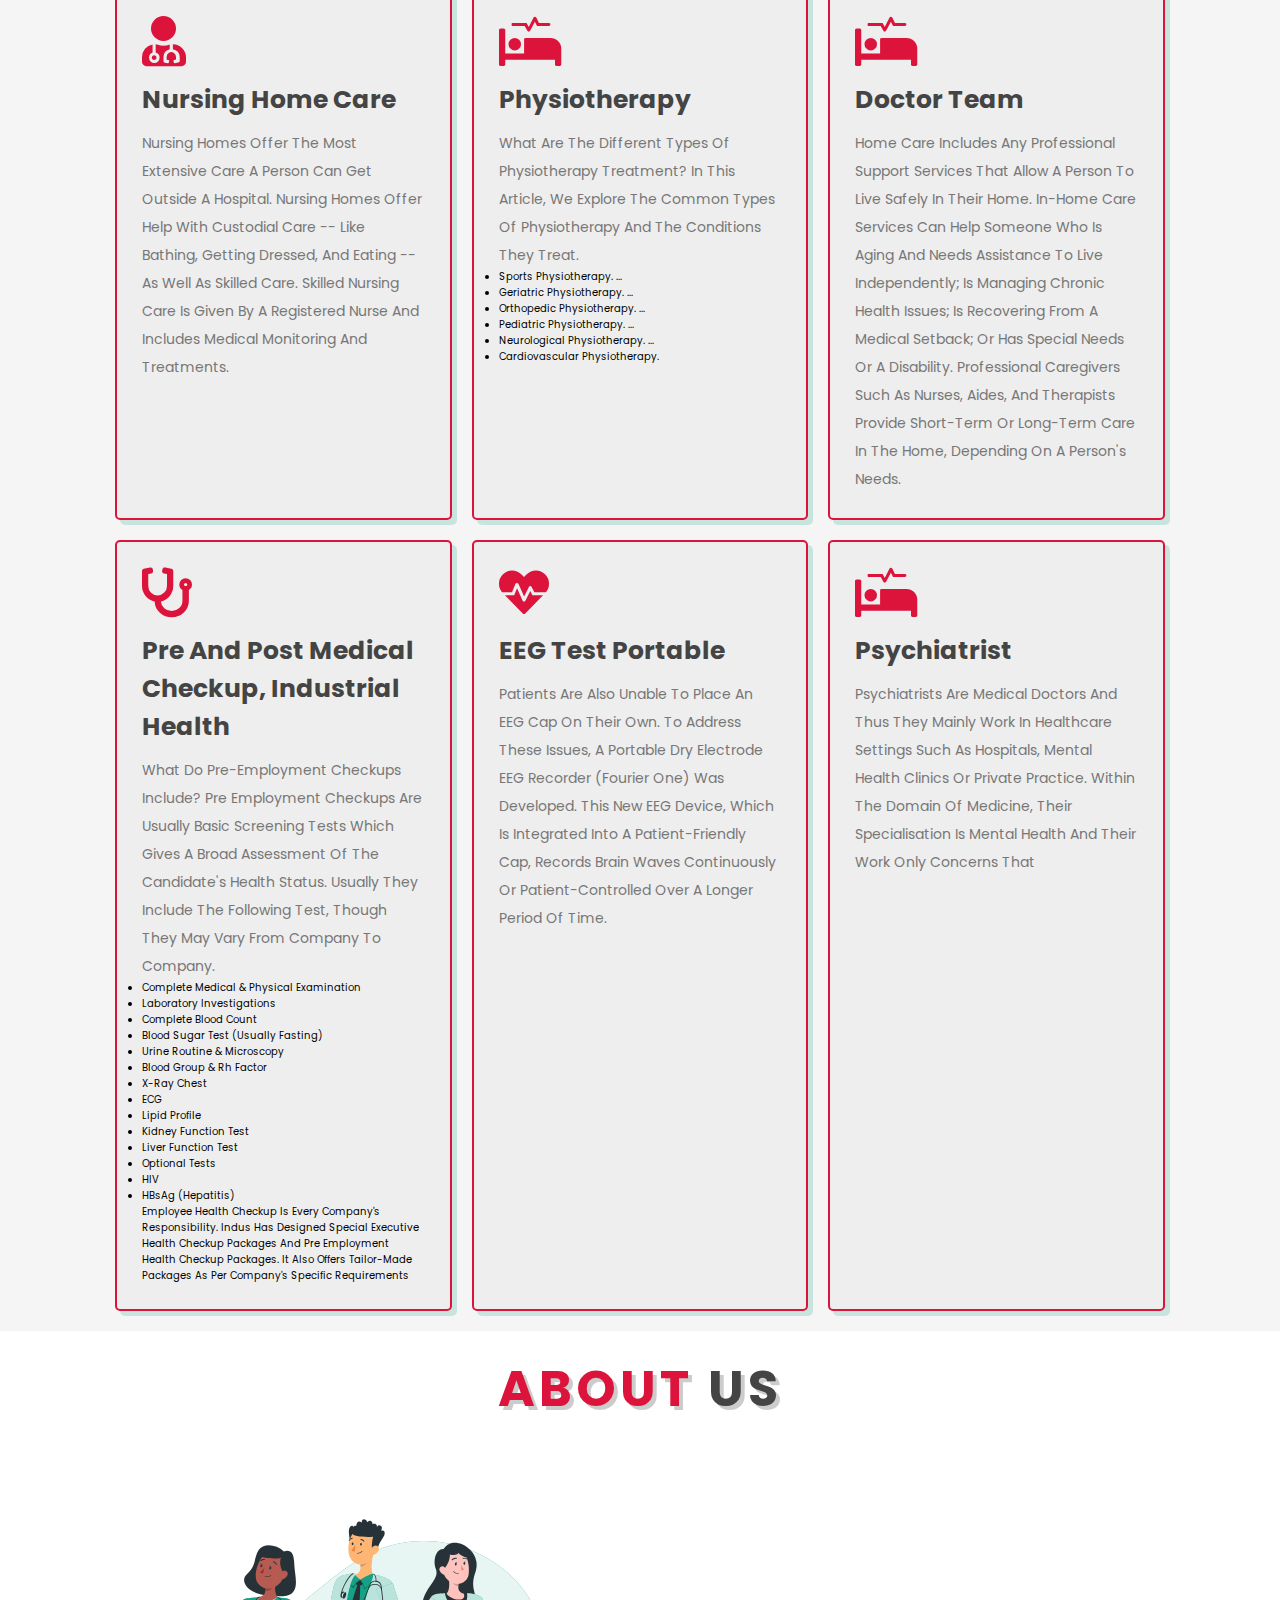
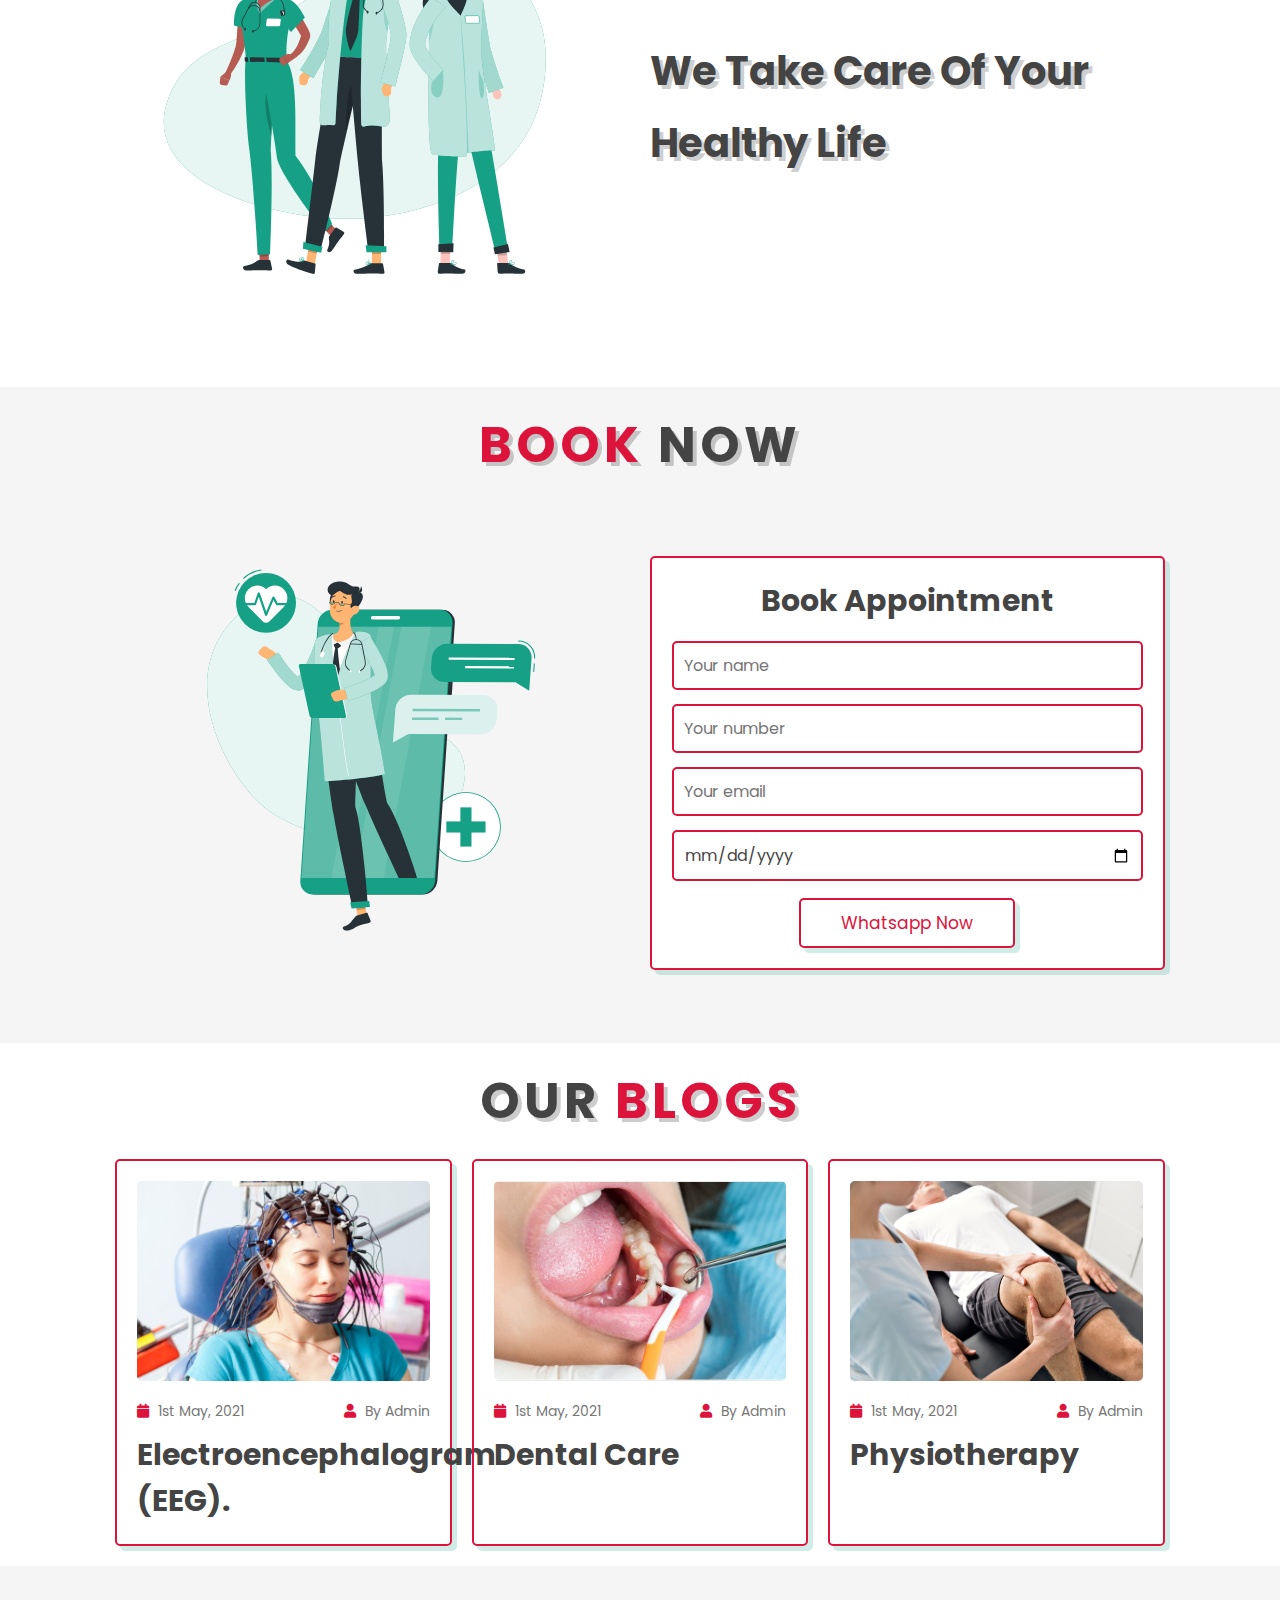
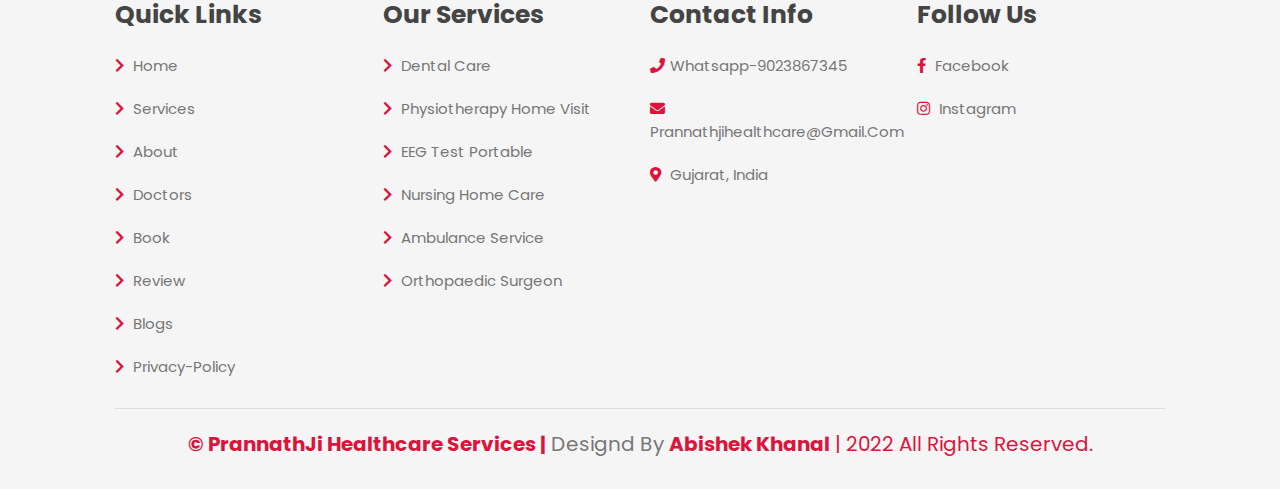
==== commit bd108527: "Update index.html" ====
--- a/index.html
+++ b/index.html
@@ -19,7 +19,7 @@
 <!-- header section starts  -->
 
 <header class="header">
-    
+      <img src="krishna.jpeg" alt="prannathji" width="60" height="80">
     <a href="#" class="logo"> <i class="fas fa-briefcase-medical"></i> prannathJi healthcare services. </a>
 
     <nav class="navbar">
